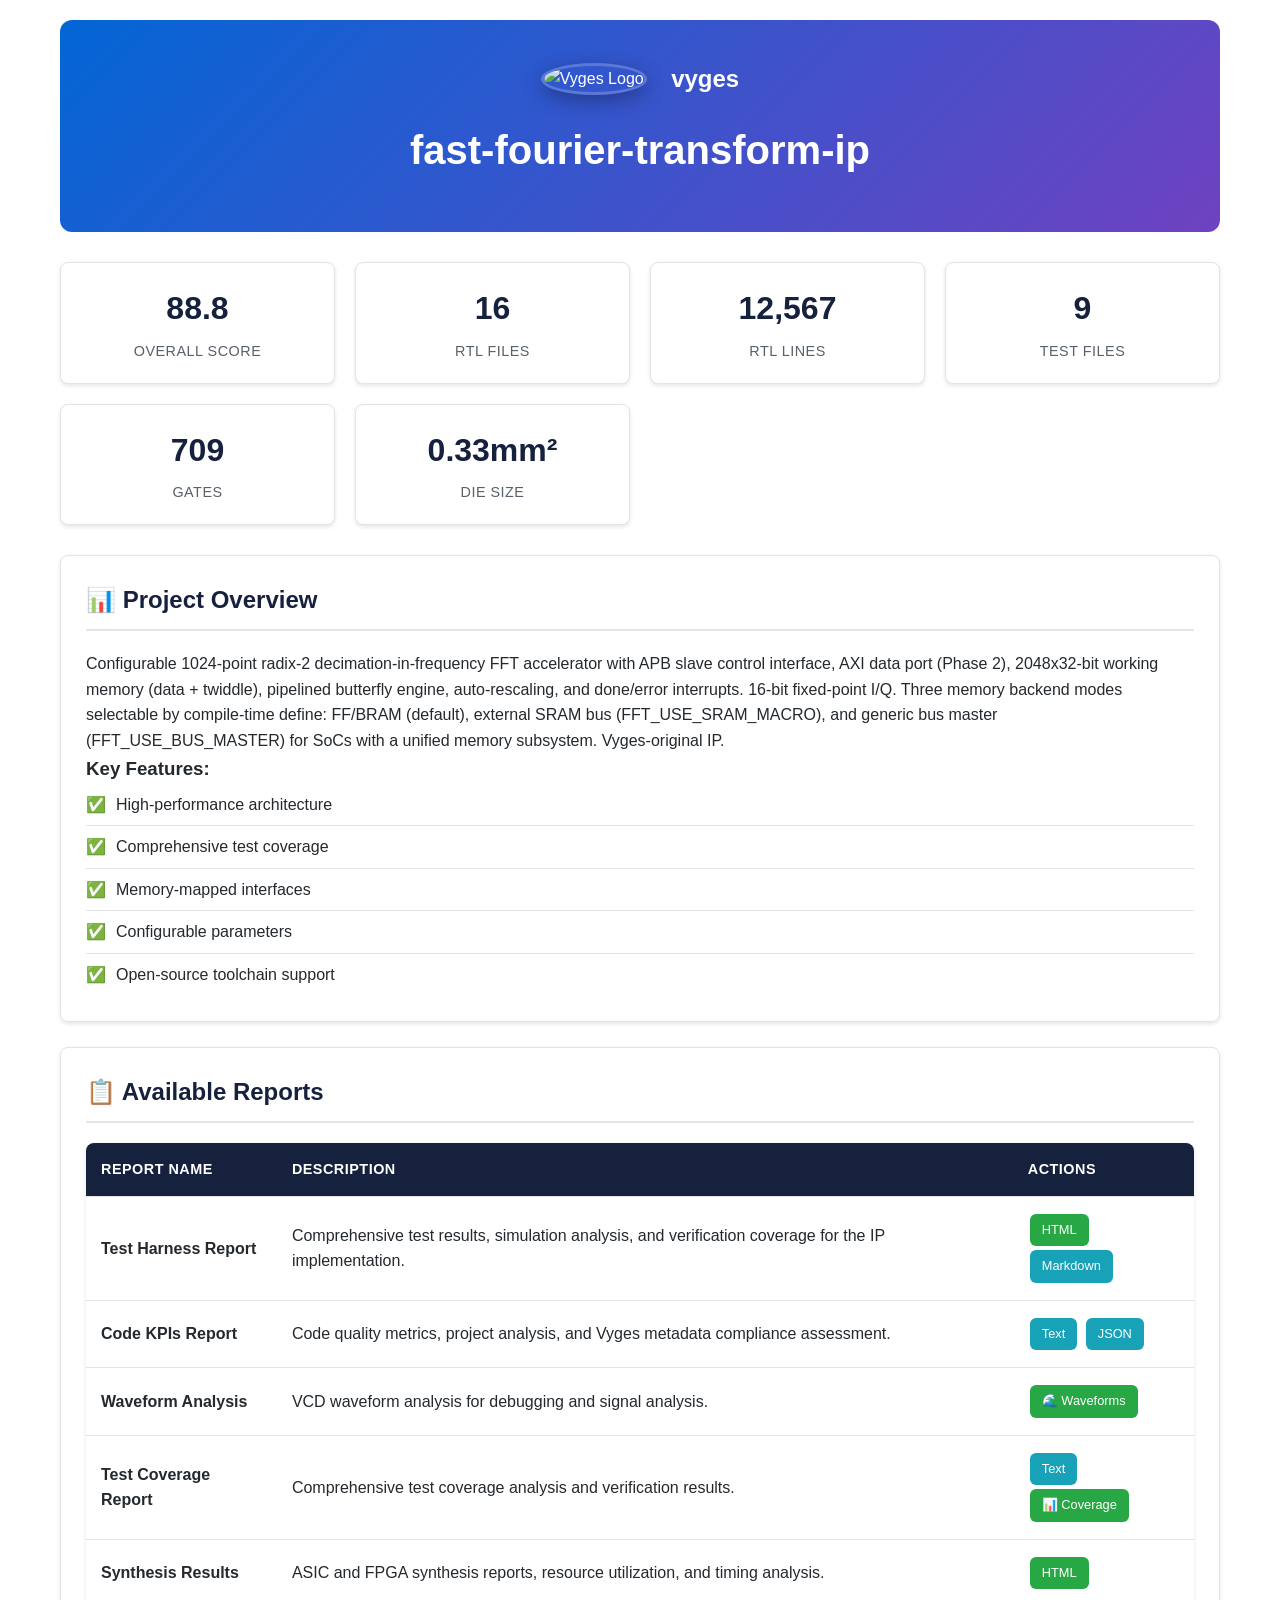
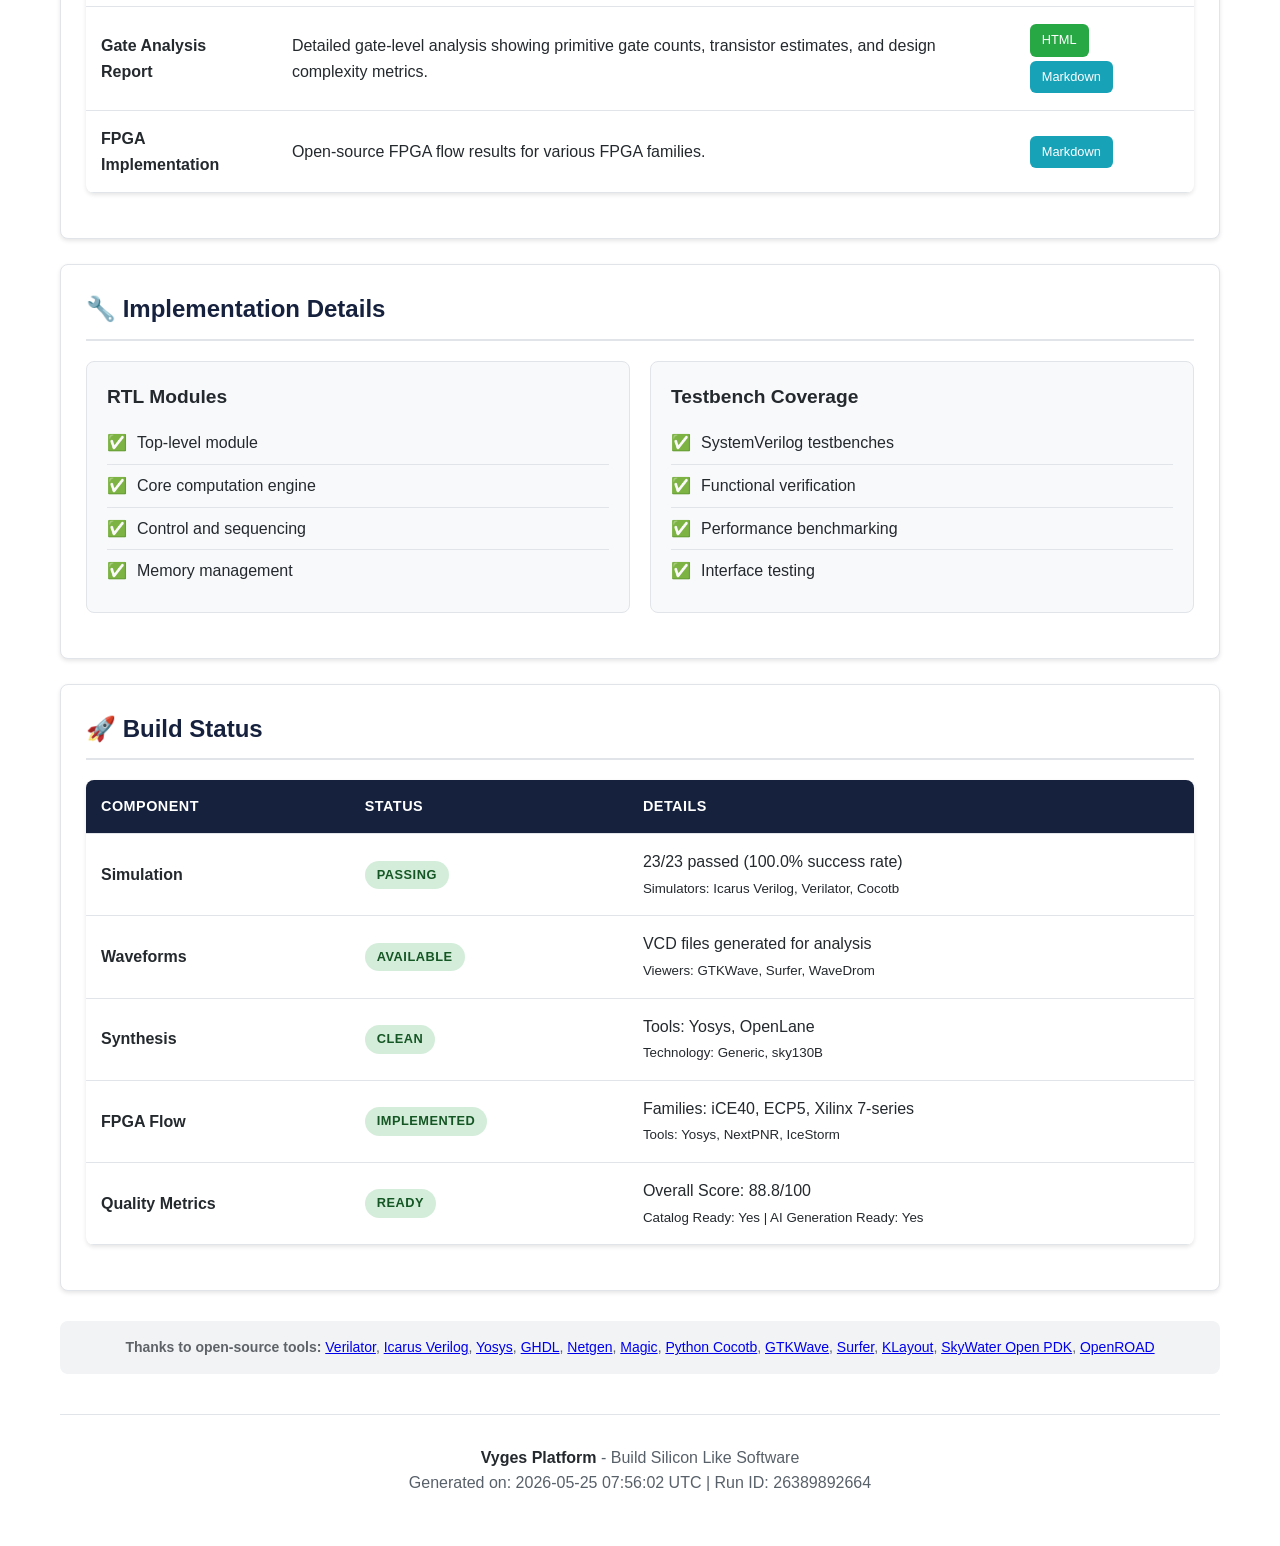
==== index.html @ 054b232a "Update template reports - Mon May 25 07:56:03 UTC 2026" ====
<!DOCTYPE html>
<html lang="en">
<head>
    <meta charset="UTF-8">
    <meta name="viewport" content="width=device-width, initial-scale=1.0">
    <title>fast-fourier-transform-ip - Vyges</title>
    <style>
        :root {
            --primary-color: #16213e; /* #0366d6; */
            --secondary-color: #28a745;
            --accent-color: #0f3460; /* #6f42c1; */
            --warning-color: #ffc107;
            --danger-color: #dc3545;
            --success-color: #28a745;
            --info-color: #17a2b8;
            --light-bg: #f8f9fa;
            --border-color: #e1e4e8;
            --text-primary: #24292e;
            --text-secondary: #586069;
        }
        
        * {
            margin: 0;
            padding: 0;
            box-sizing: border-box;
        }
        
        body {
            font-family: -apple-system, BlinkMacSystemFont, 'Segoe UI', Roboto, sans-serif;
            line-height: 1.6;
            color: var(--text-primary);
            background-color: #ffffff;
        }
        
        .container {
            max-width: 1200px;
            margin: 0 auto;
            padding: 20px;
        }
        
        .header {
            background: linear-gradient(135deg, #0366d6, #6f42c1);
            color: white;
            padding: 40px 0;
            margin-bottom: 30px;
            border-radius: 12px;
            text-align: center;
        }
        
        .header h1 {
            font-size: 2.5rem;
            font-weight: 700;
            margin-bottom: 10px;
        }
        
        .header p {
            font-size: 1.2rem;
            opacity: 0.9;
        }
        
        .stats-grid {
            display: grid;
            grid-template-columns: repeat(auto-fit, minmax(250px, 1fr));
            gap: 20px;
            margin-bottom: 30px;
        }
        
        .stat-card {
            background: white;
            border: 1px solid var(--border-color);
            border-radius: 8px;
            padding: 20px;
            text-align: center;
            box-shadow: 0 2px 4px rgba(0,0,0,0.1);
        }
        
        .stat-number {
            font-size: 2rem;
            font-weight: 700;
            color: var(--primary-color);
            margin-bottom: 5px;
        }
        
        .stat-label {
            color: var(--text-secondary);
            font-size: 0.9rem;
            text-transform: uppercase;
            letter-spacing: 0.5px;
        }
        
        .section {
            background: white;
            border: 1px solid var(--border-color);
            border-radius: 8px;
            padding: 25px;
            margin-bottom: 25px;
            box-shadow: 0 2px 4px rgba(0,0,0,0.1);
        }
        
        .section h2 {
            color: var(--primary-color);
            font-size: 1.5rem;
            font-weight: 600;
            margin-bottom: 20px;
            border-bottom: 2px solid var(--border-color);
            padding-bottom: 10px;
        }
        
        .report-grid {
            display: grid;
            grid-template-columns: repeat(auto-fit, minmax(300px, 1fr));
            gap: 20px;
            margin-bottom: 20px;
        }
        
        .report-card {
            border: 1px solid var(--border-color);
            border-radius: 8px;
            padding: 20px;
            background: var(--light-bg);
        }
        
        .report-card h3 {
            color: var(--text-primary);
            font-size: 1.2rem;
            margin-bottom: 10px;
        }
        
        .report-card p {
            color: var(--text-secondary);
            margin-bottom: 15px;
        }
        
        .btn {
            display: inline-block;
            padding: 8px 16px;
            background: var(--primary-color);
            color: white;
            text-decoration: none;
            border-radius: 6px;
            font-size: 0.9rem;
            font-weight: 500;
            transition: background-color 0.2s;
        }
        
        .btn:hover {
            background: #0256cc;
        }
        
        .btn-success {
            background: var(--success-color);
        }
        
        .btn-success:hover {
            background: #218838;
        }
        
        .btn-info {
            background: var(--info-color);
        }
        
        .btn-info:hover {
            background: #138496;
        }
        
        .status-badge {
            display: inline-block;
            padding: 4px 12px;
            border-radius: 20px;
            font-size: 0.8rem;
            font-weight: 600;
            text-transform: uppercase;
            letter-spacing: 0.5px;
        }
        
        .status-success {
            background: #d4edda;
            color: #155724;
        }
        
        .status-warning {
            background: #fff3cd;
            color: #856404;
        }
        
        .status-info {
            background: #d1ecf1;
            color: #0c5460;
        }
        
        .feature-list {
            list-style: none;
            padding: 0;
        }
        
        .feature-list li {
            padding: 8px 0;
            border-bottom: 1px solid var(--border-color);
        }
        
        .feature-list li:last-child {
            border-bottom: none;
        }
        
        .feature-list li::before {
            content: "✅";
            margin-right: 10px;
            color: var(--success-color);
        }
        
        .report-table,
        .status-table {
            width: 100%;
            border-collapse: collapse;
            margin: 20px 0;
            background: white;
            border-radius: 8px;
            overflow: hidden;
            box-shadow: 0 2px 4px rgba(0,0,0,0.1);
        }
        
        .report-table th,
        .report-table td,
        .status-table th,
        .status-table td {
            padding: 15px;
            text-align: left;
            border-bottom: 1px solid var(--border-color);
        }
        
        .report-table th,
        .status-table th {
            background: var(--primary-color);
            color: white;
            font-weight: 600;
            text-transform: uppercase;
            letter-spacing: 0.5px;
            font-size: 0.9rem;
        }
        
        .report-table tr:hover,
        .status-table tr:hover {
            background: var(--light-bg);
        }
        
        .report-table td:last-child,
        .status-table td:last-child {
            text-align: left;
        }
        
        .report-table .btn,
        .status-table .btn {
            margin: 2px;
            font-size: 0.8rem;
            padding: 6px 12px;
        }
        
        .footer {
            text-align: center;
            padding: 30px 0;
            color: var(--text-secondary);
            border-top: 1px solid var(--border-color);
            margin-top: 40px;
        }
        
        .footer strong {
            color: var(--text-primary);
        }
        
        @media (max-width: 768px) {
            .container {
                padding: 15px;
            }
            
            .header h1 {
                font-size: 2rem;
            }
            
            .stats-grid {
                grid-template-columns: 1fr;
            }
            
            .report-grid {
                grid-template-columns: 1fr;
            }
        }
    </style>
</head>
<body>
    <div class="container">
        <div class="header">
            <div style="margin-bottom: 20px;">
                <img src="https://github.com/vyges.png" alt="Vyges Logo" style="width: 80px; height: 80px; border-radius: 50%; margin-right: 20px; vertical-align: middle; box-shadow: 0 6px 20px rgba(0,0,0,0.3); border: 3px solid rgba(255,255,255,0.2);">
                <span style="vertical-align: middle; font-size: 24px; font-weight: bold;">vyges</span>
            </div>
            <h1>fast-fourier-transform-ip</h1>
           <!-- <p>Configurable 1024-point radix-2 decimation-in-frequency FFT accelerator with APB slave control interface, AXI data port (Phase 2), 2048x32-bit working memory (data + twiddle), pipelined butterfly engine, auto-rescaling, and done/error interrupts. 16-bit fixed-point I/Q. Three memory backend modes selectable by compile-time define: FF/BRAM (default), external SRAM bus (FFT_USE_SRAM_MACRO), and generic bus master (FFT_USE_BUS_MASTER) for SoCs with a unified memory subsystem. Vyges-original IP.</p> -->
        </div>
        
        <div class="stats-grid">
            <div class="stat-card">
                <div class="stat-number">88.8</div>
                <div class="stat-label">Overall Score</div>
            </div>
            <div class="stat-card">
                <div class="stat-number">16</div>
                <div class="stat-label">RTL Files</div>
            </div>
            <div class="stat-card">
                <div class="stat-number">12,567</div>
                <div class="stat-label">RTL Lines</div>
            </div>
            <div class="stat-card">
                <div class="stat-number">9</div>
                <div class="stat-label">Test Files</div>
            </div>
            <div class="stat-card">
                <div class="stat-number">709</div>
                <div class="stat-label">Gates</div>
            </div>
            <div class="stat-card">
                <div class="stat-number">0.33mm²</div>
                <div class="stat-label">Die Size</div>
            </div>
        </div>
        
        <div class="section">
            <h2>📊 Project Overview</h2>
            <p>Configurable 1024-point radix-2 decimation-in-frequency FFT accelerator with APB slave control interface, AXI data port (Phase 2), 2048x32-bit working memory (data + twiddle), pipelined butterfly engine, auto-rescaling, and done/error interrupts. 16-bit fixed-point I/Q. Three memory backend modes selectable by compile-time define: FF/BRAM (default), external SRAM bus (FFT_USE_SRAM_MACRO), and generic bus master (FFT_USE_BUS_MASTER) for SoCs with a unified memory subsystem. Vyges-original IP.</p>
            
            <h3>Key Features:</h3>
            <ul class="feature-list">
                <li>High-performance architecture</li>
<li>Comprehensive test coverage</li>
<li>Memory-mapped interfaces</li>
<li>Configurable parameters</li>
<li>Open-source toolchain support</li>
            </ul>
        </div>
        
        <div class="section">
            <h2>📋 Available Reports</h2>
            <table class="report-table">
                <thead>
                    <tr>
                        <th>Report Name</th>
                        <th>Description</th>
                        <th>Actions</th>
                    </tr>
                </thead>
                <tbody>
                    <tr>
                        <td><strong>Test Harness Report</strong></td>
                        <td>Comprehensive test results, simulation analysis, and verification coverage for the IP implementation.</td>
                        <td>
                            <a href="./test_harness_report.html" class="btn btn-success">HTML</a>
                            <a href="./test_harness_report.md" class="btn btn-info">Markdown</a>
                        </td>
                    </tr>
                    <tr>
                        <td><strong>Code KPIs Report</strong></td>
                        <td>Code quality metrics, project analysis, and Vyges metadata compliance assessment.</td>
                        <td>
                            <a href="./code_kpis.txt" class="btn btn-info">Text</a>
                            <a href="./code_kpis.json" class="btn btn-info">JSON</a>
                        </td>
                    </tr>
                    <tr>
                        <td><strong>Waveform Analysis</strong></td>
                        <td>VCD waveform analysis for debugging and signal analysis.</td>
                        <td>
                            <a href="./waveforms/index.html" class="btn btn-success">🌊 Waveforms</a>
                        </td>
                    </tr>
                    <tr>
                        <td><strong>Test Coverage Report</strong></td>
                        <td>Comprehensive test coverage analysis and verification results.</td>
                        <td>
                            <a href="./coverage_summary.txt" class="btn btn-info">Text</a>
                            <a href="./coverage/" class="btn btn-success">📊 Coverage</a>
                        </td>
                    </tr>
                    <tr>
                        <td><strong>Synthesis Results</strong></td>
                        <td>ASIC and FPGA synthesis reports, resource utilization, and timing analysis.</td>
                        <td>
                            <a href="./synthesis_report.html" class="btn btn-success">HTML</a>
                        </td>
                    </tr>
                    <tr>
                        <td><strong>Gate Analysis Report</strong></td>
                        <td>Detailed gate-level analysis showing primitive gate counts, transistor estimates, and design complexity metrics.</td>
                        <td>
                            <a href="./gate_analysis_report.html" class="btn btn-success">HTML</a>
                            <a href="./gate_analysis_report.md" class="btn btn-info">Markdown</a>
                        </td>
                    </tr>
                    <tr>
                        <td><strong>FPGA Implementation</strong></td>
                        <td>Open-source FPGA flow results for various FPGA families.</td>
                        <td>
                            <a href="./FPGA_FLOW_SUMMARY.md" class="btn btn-info">Markdown</a>
                        </td>
                    </tr>
                </tbody>
            </table>
        </div>
        
        <div class="section">
            <h2>🔧 Implementation Details</h2>
            <div class="report-grid">
                <div class="report-card">
                    <h3>RTL Modules</h3>
                    <ul class="feature-list">
                        <li>Top-level module</li>
<li>Core computation engine</li>
<li>Control and sequencing</li>
<li>Memory management</li>
                    </ul>
                </div>
                
                <div class="report-card">
                    <h3>Testbench Coverage</h3>
                    <ul class="feature-list">
                        <li>SystemVerilog testbenches</li>
<li>Functional verification</li>
<li>Performance benchmarking</li>
<li>Interface testing</li>
                    </ul>
                </div>
            </div>
        </div>
        
        <div class="section">
            <h2>🚀 Build Status</h2>
            <table class="status-table">
                <thead>
                    <tr>
                        <th>Component</th>
                        <th>Status</th>
                        <th>Details</th>
                    </tr>
                </thead>
                <tbody>
                    <tr>
                        <td><strong>Simulation</strong></td>
                        <td><span class="status-badge status-success">Passing</span></td>
                        <td>23/23 passed (100.0% success rate)<br><small>Simulators: Icarus Verilog, Verilator, Cocotb</small></td>
                    </tr>
                    <tr>
                        <td><strong>Waveforms</strong></td>
                        <td><span class="status-badge status-success">Available</span></td>
                        <td>VCD files generated for analysis<br><small>Viewers: GTKWave, Surfer, WaveDrom</small></td>
                    </tr>
                    <tr>
                        <td><strong>Synthesis</strong></td>
                        <td><span class="status-badge status-success">Clean</span></td>
                        <td>Tools: Yosys, OpenLane<br><small>Technology: Generic, sky130B</small></td>
                    </tr>
                    <tr>
                        <td><strong>FPGA Flow</strong></td>
                        <td><span class="status-badge status-success">Implemented</span></td>
                        <td>Families: iCE40, ECP5, Xilinx 7-series<br><small>Tools: Yosys, NextPNR, IceStorm</small></td>
                    </tr>
                    <tr>
                        <td><strong>Quality Metrics</strong></td>
                        <td><span class="status-badge status-success">Ready</span></td>
                        <td>Overall Score: 88.8/100<br><small>Catalog Ready: Yes | AI Generation Ready: Yes</small></td>
                    </tr>
                </tbody>
            </table>
        </div>
        <div style="margin-top: 30px; padding: 15px; background: #f1f3f4; border-radius: 8px; text-align: center; color: #5f6368; font-size: 14px;">
            <p style="margin: 0;"><strong>Thanks to open-source tools:</strong> 
                <a href="https://www.veripool.org/verilator/" target="_blank">Verilator</a>, 
                <a href="https://github.com/steveicarus/iverilog" target="_blank">Icarus Verilog</a>, 
                <a href="https://yosyshq.net/yosys/" target="_blank">Yosys</a>, 
                <a href="https://github.com/ghdl/ghdl" target="_blank">GHDL</a>, 
                <a href="https://github.com/RTimothyEdwards/netgen" target="_blank">Netgen</a>, 
                <a href="http://opencircuitdesign.com/magic/" target="_blank">Magic</a>, 
                <a href="https://www.cocotb.org/" target="_blank">Python Cocotb</a>, 
                <a href="https://gtkwave.sourceforge.net/" target="_blank">GTKWave</a>, 
                <a href="https://surfer-project.org/" target="_blank">Surfer</a>, 
                <a href="https://www.klayout.de/" target="_blank">KLayout</a>, 
                <a href="https://skywater-pdk.readthedocs.io" target="_blank">SkyWater Open PDK</a>, 
                <a href="https://github.com/The-OpenROAD-Project/OpenROAD" target="_blank">OpenROAD</a>
            </p>
        </div>
        <div class="footer">
            <p><strong>Vyges Platform</strong> - Build Silicon Like Software</p>
            <p>Generated on: 2026-05-25 07:56:02 UTC | Run ID: 26389892664</p>
        </div>
    </div>
</body>
</html>
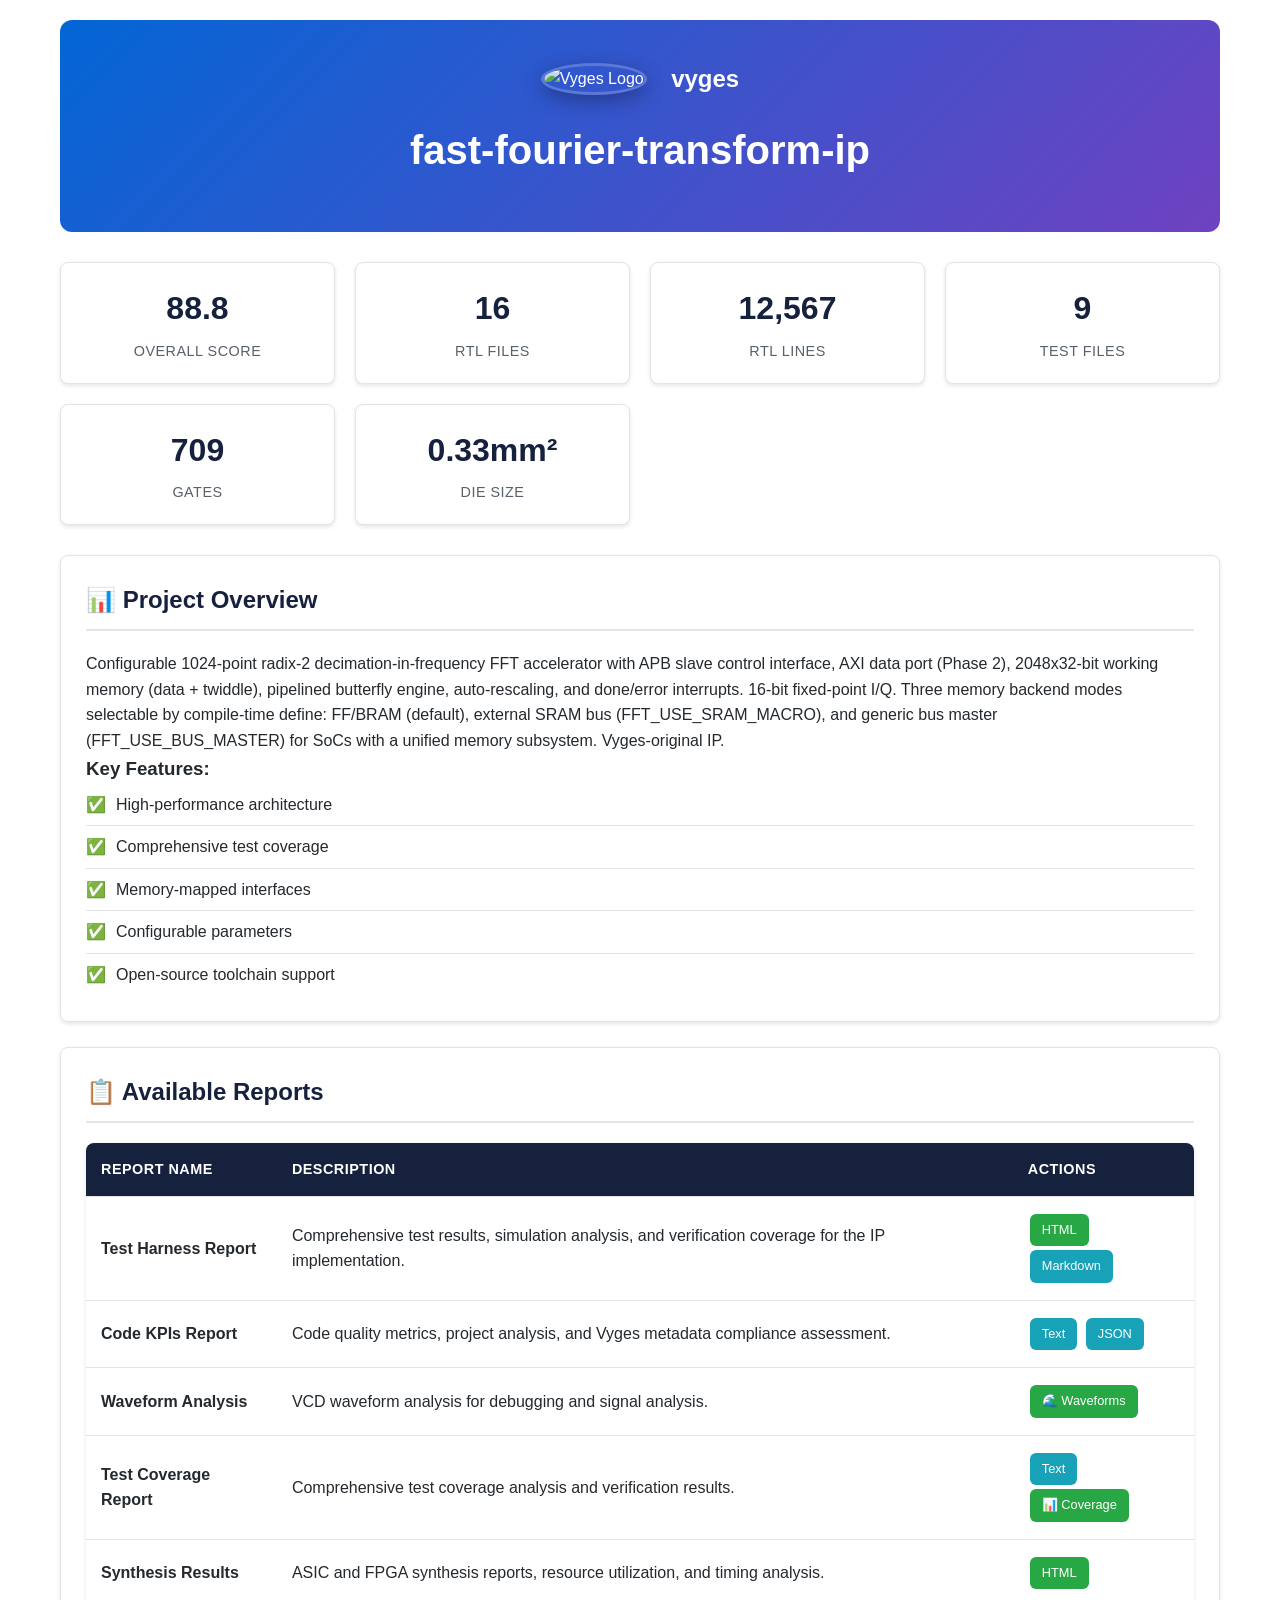
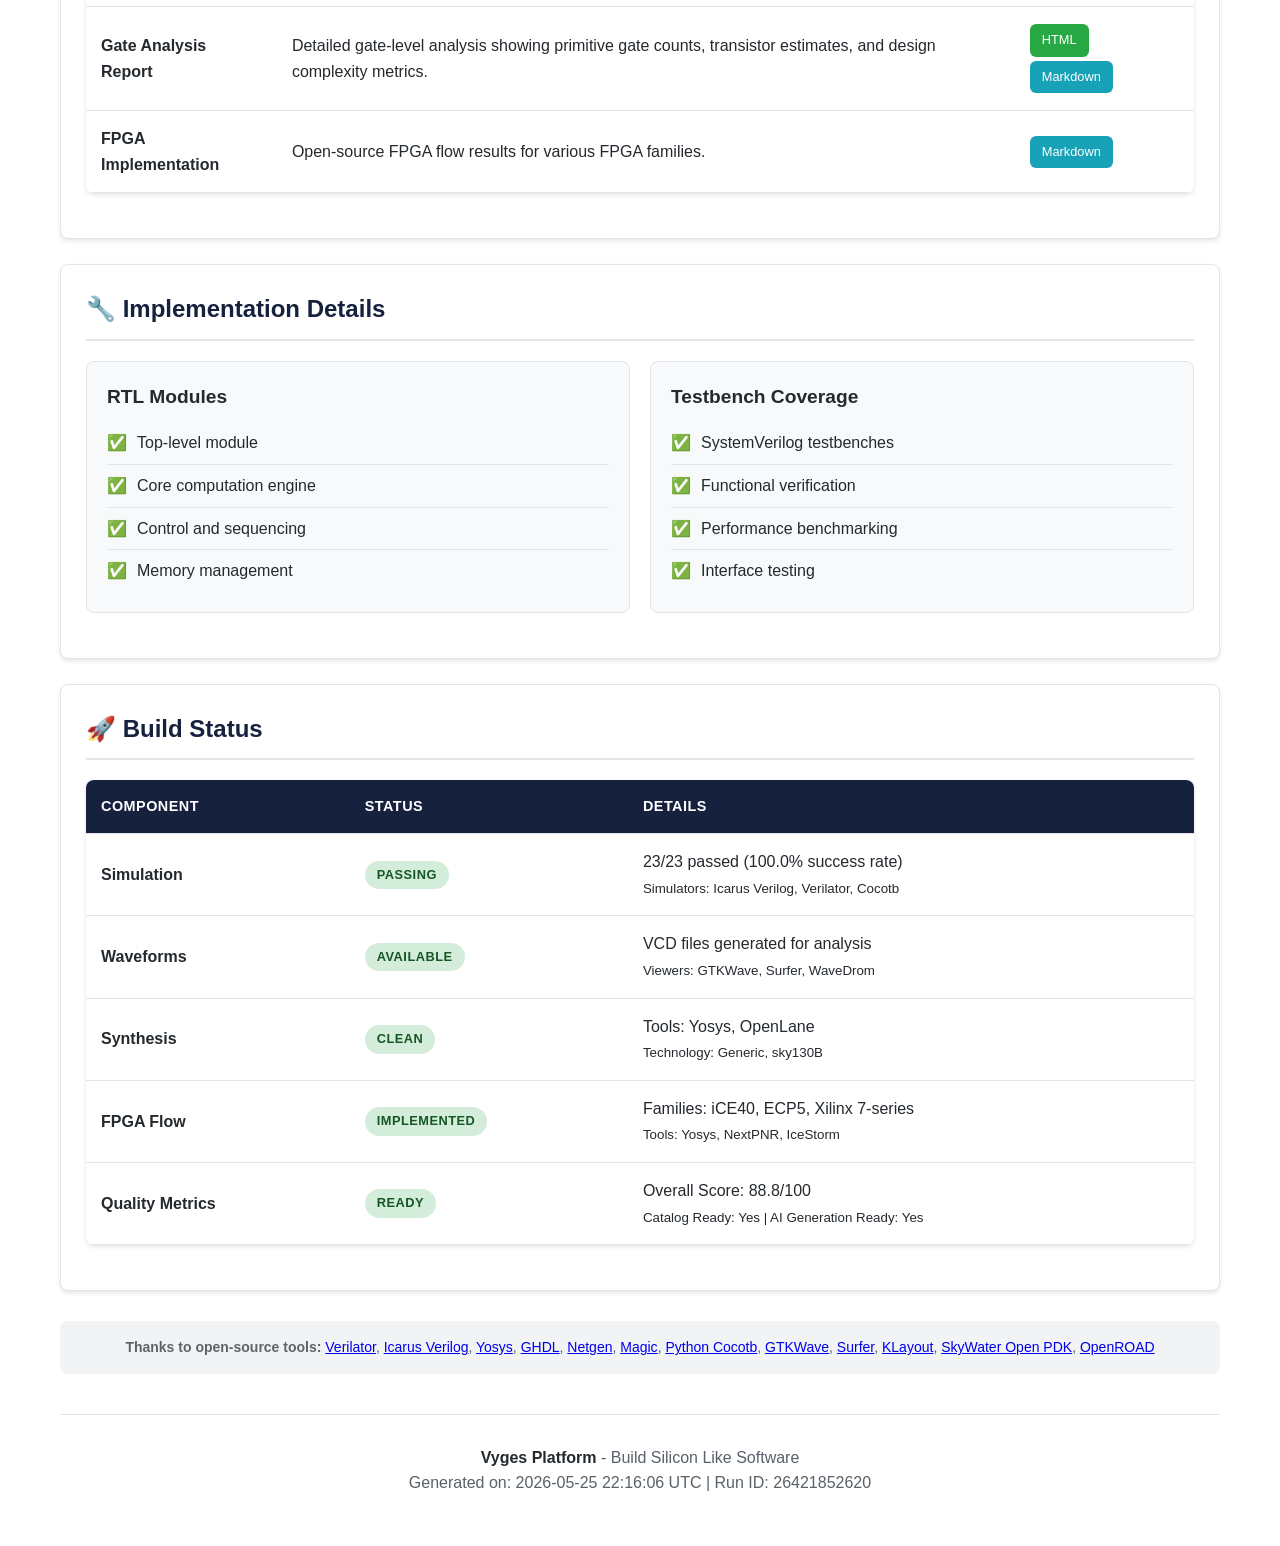
==== commit 43d4ff8f: "Update template reports - Mon May 25 22:16:08 UTC 2026" ====
--- a/index.html
+++ b/index.html
@@ -488,7 +488,7 @@
         </div>
         <div class="footer">
             <p><strong>Vyges Platform</strong> - Build Silicon Like Software</p>
-            <p>Generated on: 2026-05-25 07:56:02 UTC | Run ID: 26389892664</p>
+            <p>Generated on: 2026-05-25 22:16:06 UTC | Run ID: 26421852620</p>
         </div>
     </div>
 </body>
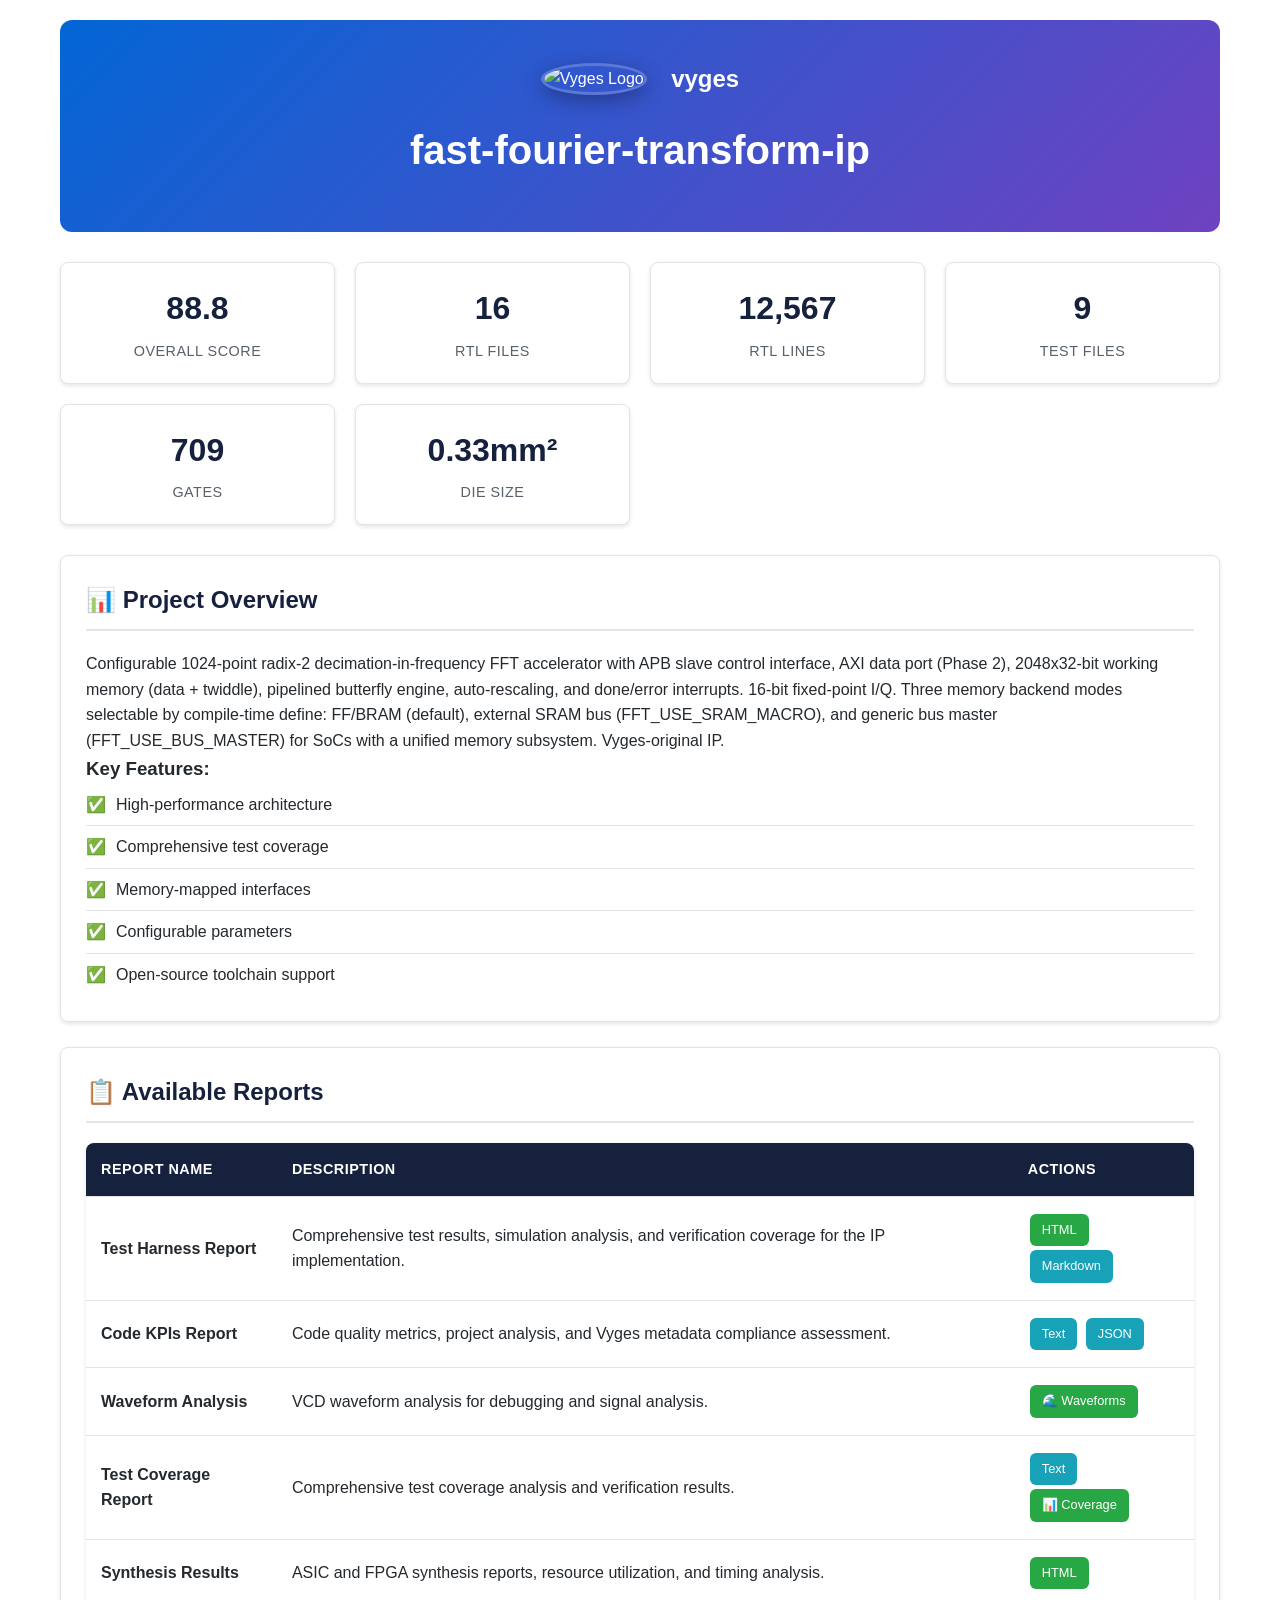
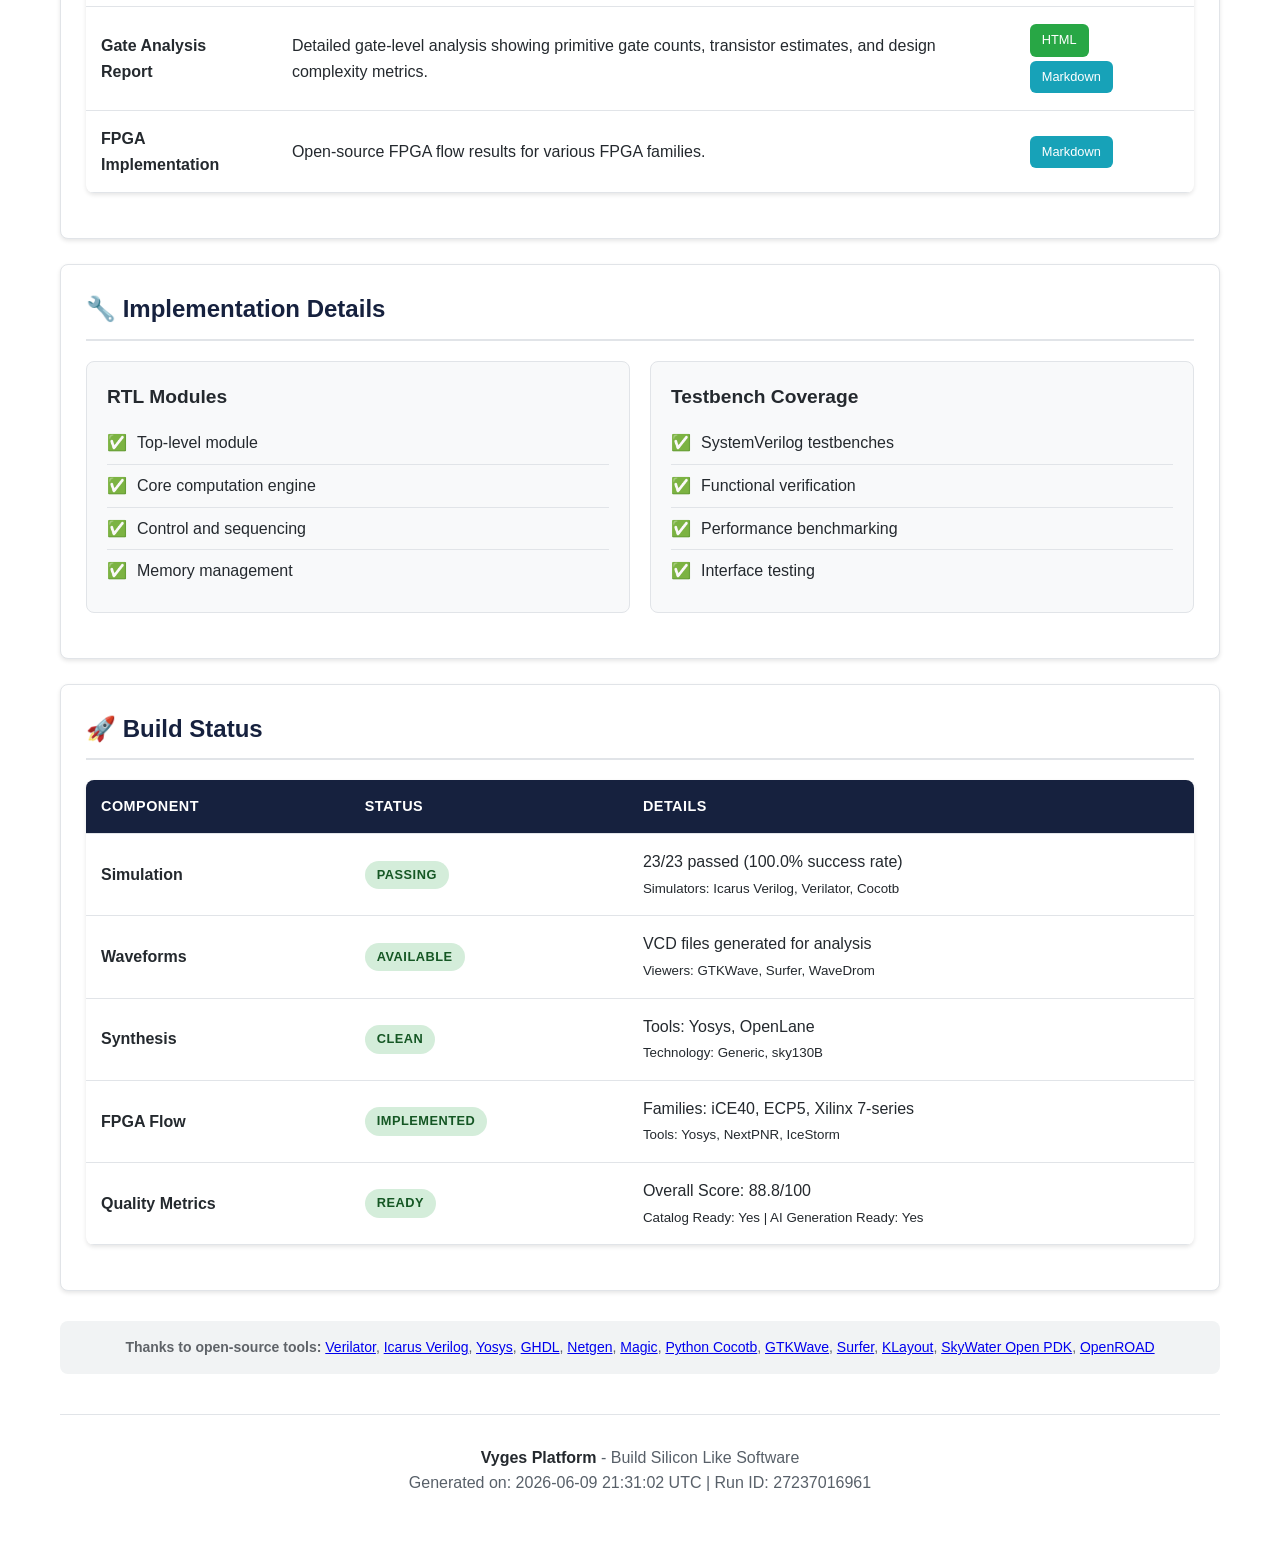
==== commit 58d87ae1: "Update template reports - Tue Jun  9 21:31:05 UTC 2026" ====
--- a/index.html
+++ b/index.html
@@ -488,7 +488,7 @@
         </div>
         <div class="footer">
             <p><strong>Vyges Platform</strong> - Build Silicon Like Software</p>
-            <p>Generated on: 2026-05-25 22:16:06 UTC | Run ID: 26421852620</p>
+            <p>Generated on: 2026-06-09 21:31:02 UTC | Run ID: 27237016961</p>
         </div>
     </div>
 </body>
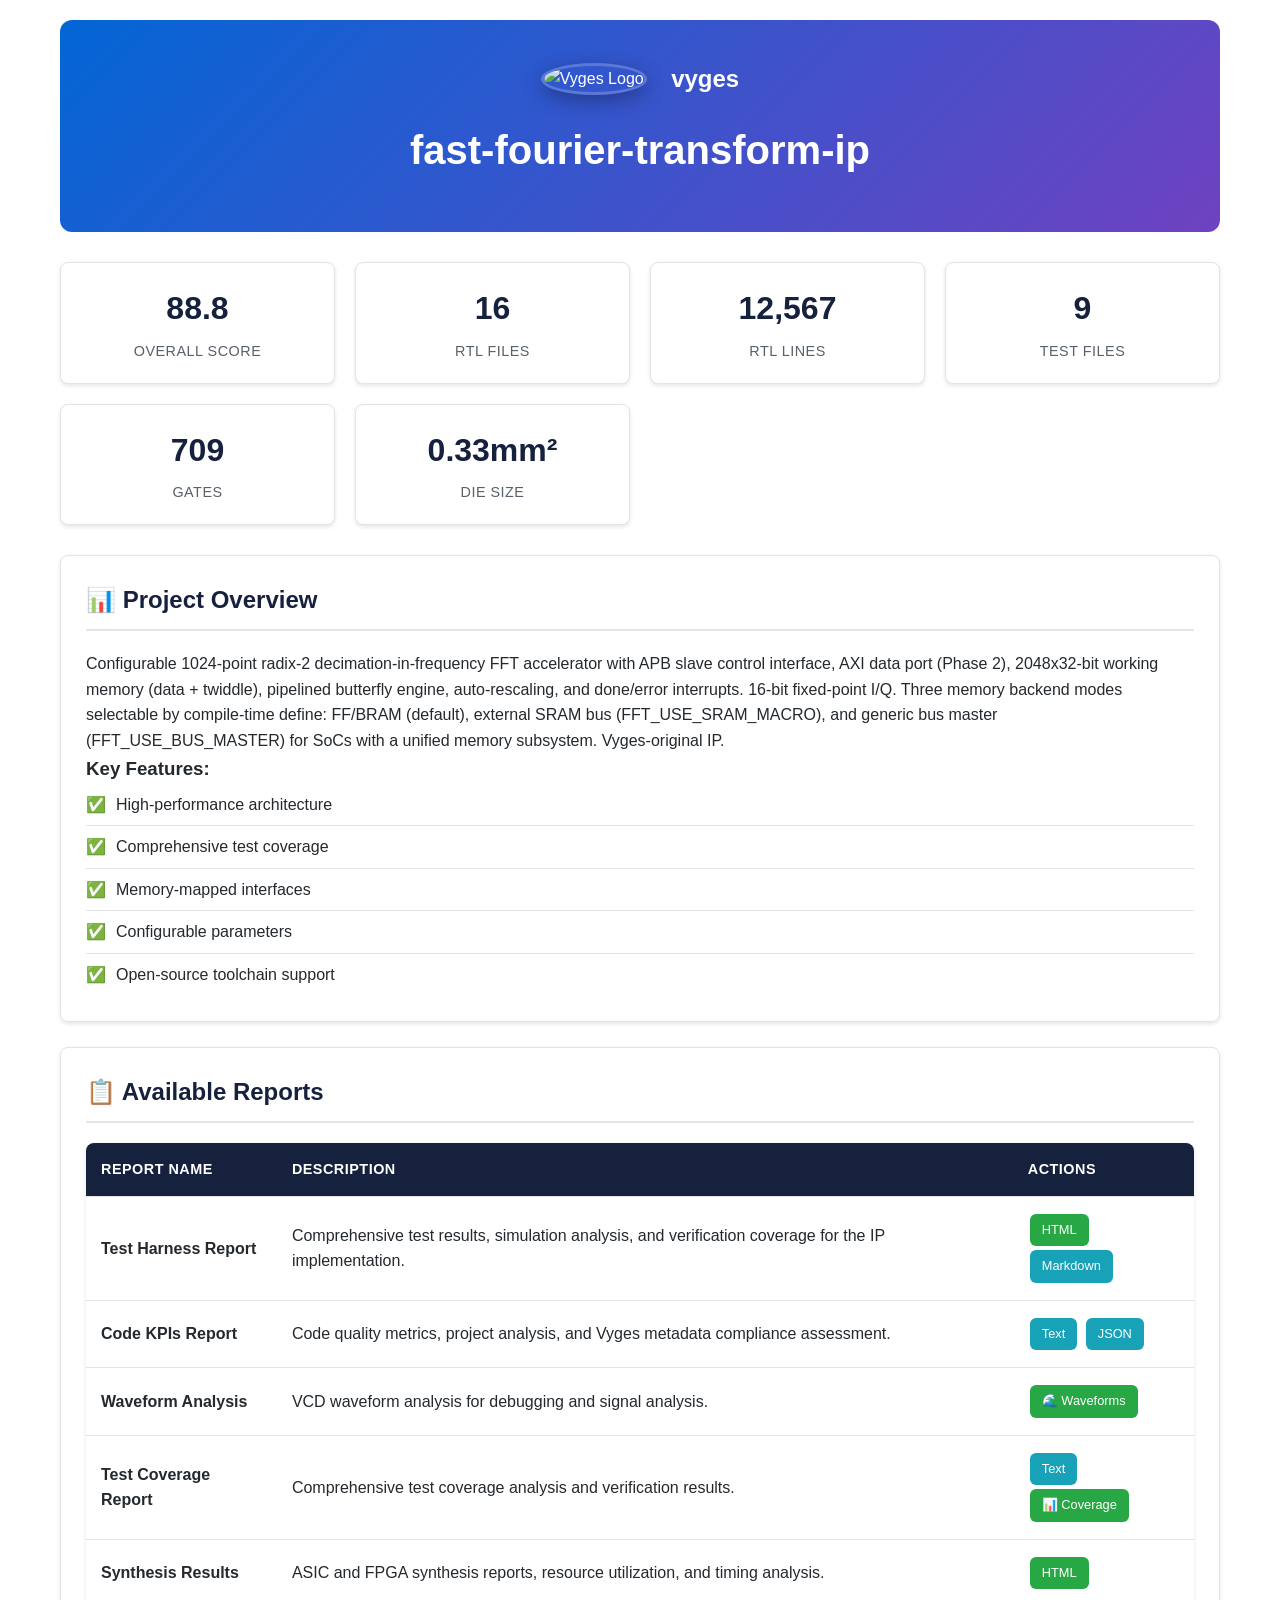
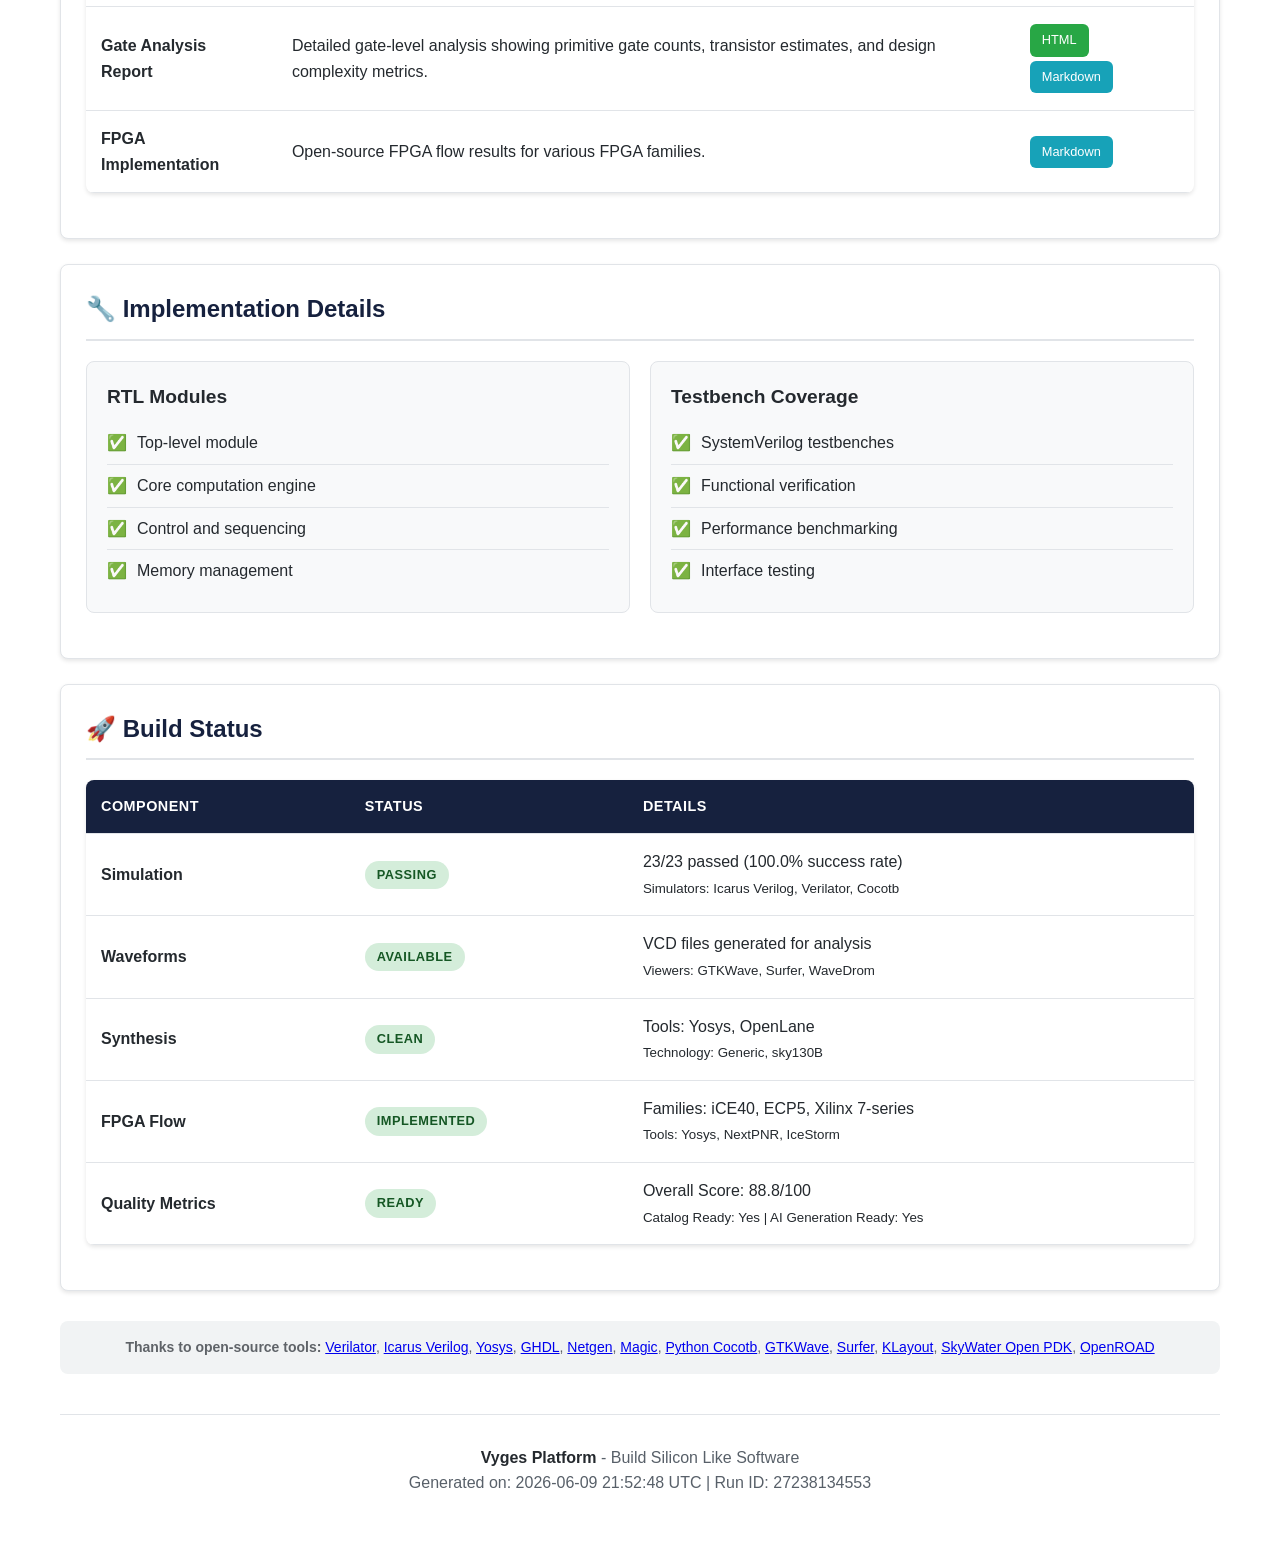
==== commit 7ce99c55: "Update template reports - Tue Jun  9 21:52:50 UTC 2026" ====
--- a/index.html
+++ b/index.html
@@ -488,7 +488,7 @@
         </div>
         <div class="footer">
             <p><strong>Vyges Platform</strong> - Build Silicon Like Software</p>
-            <p>Generated on: 2026-06-09 21:31:02 UTC | Run ID: 27237016961</p>
+            <p>Generated on: 2026-06-09 21:52:48 UTC | Run ID: 27238134553</p>
         </div>
     </div>
 </body>
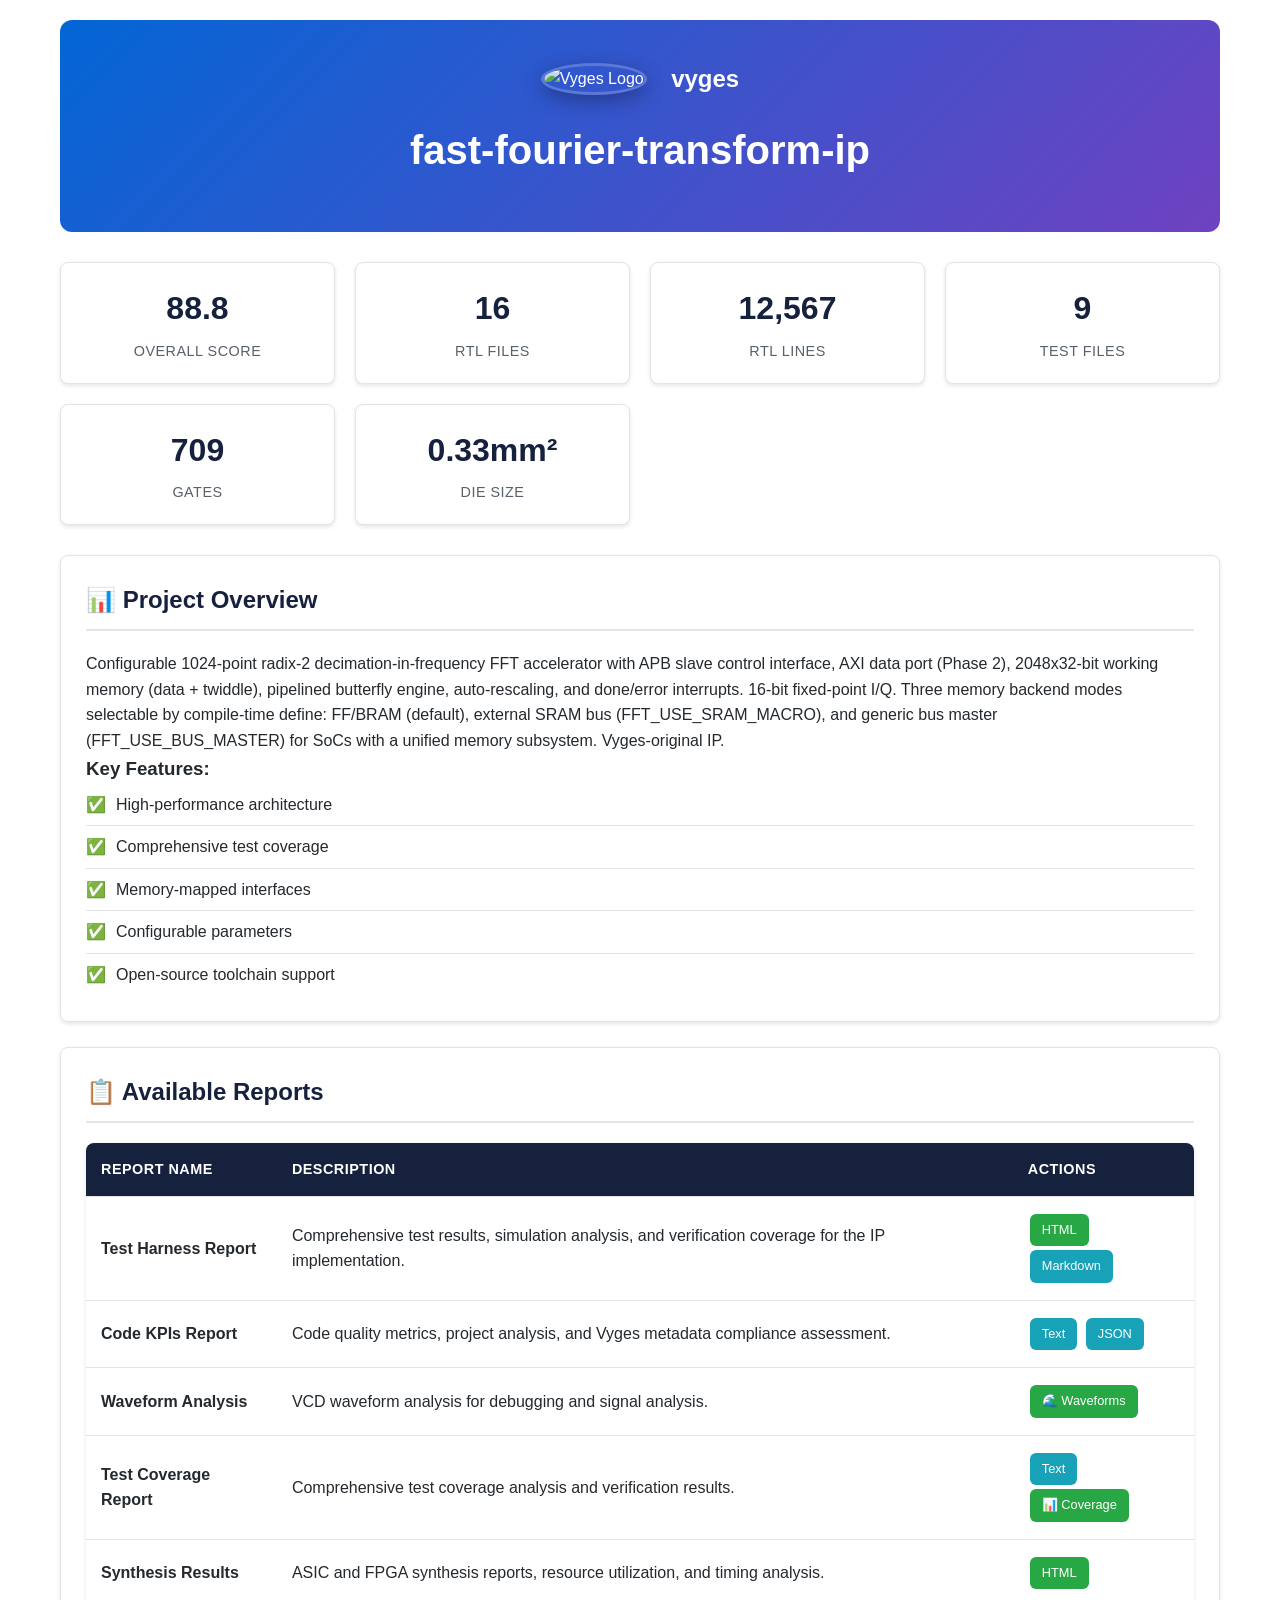
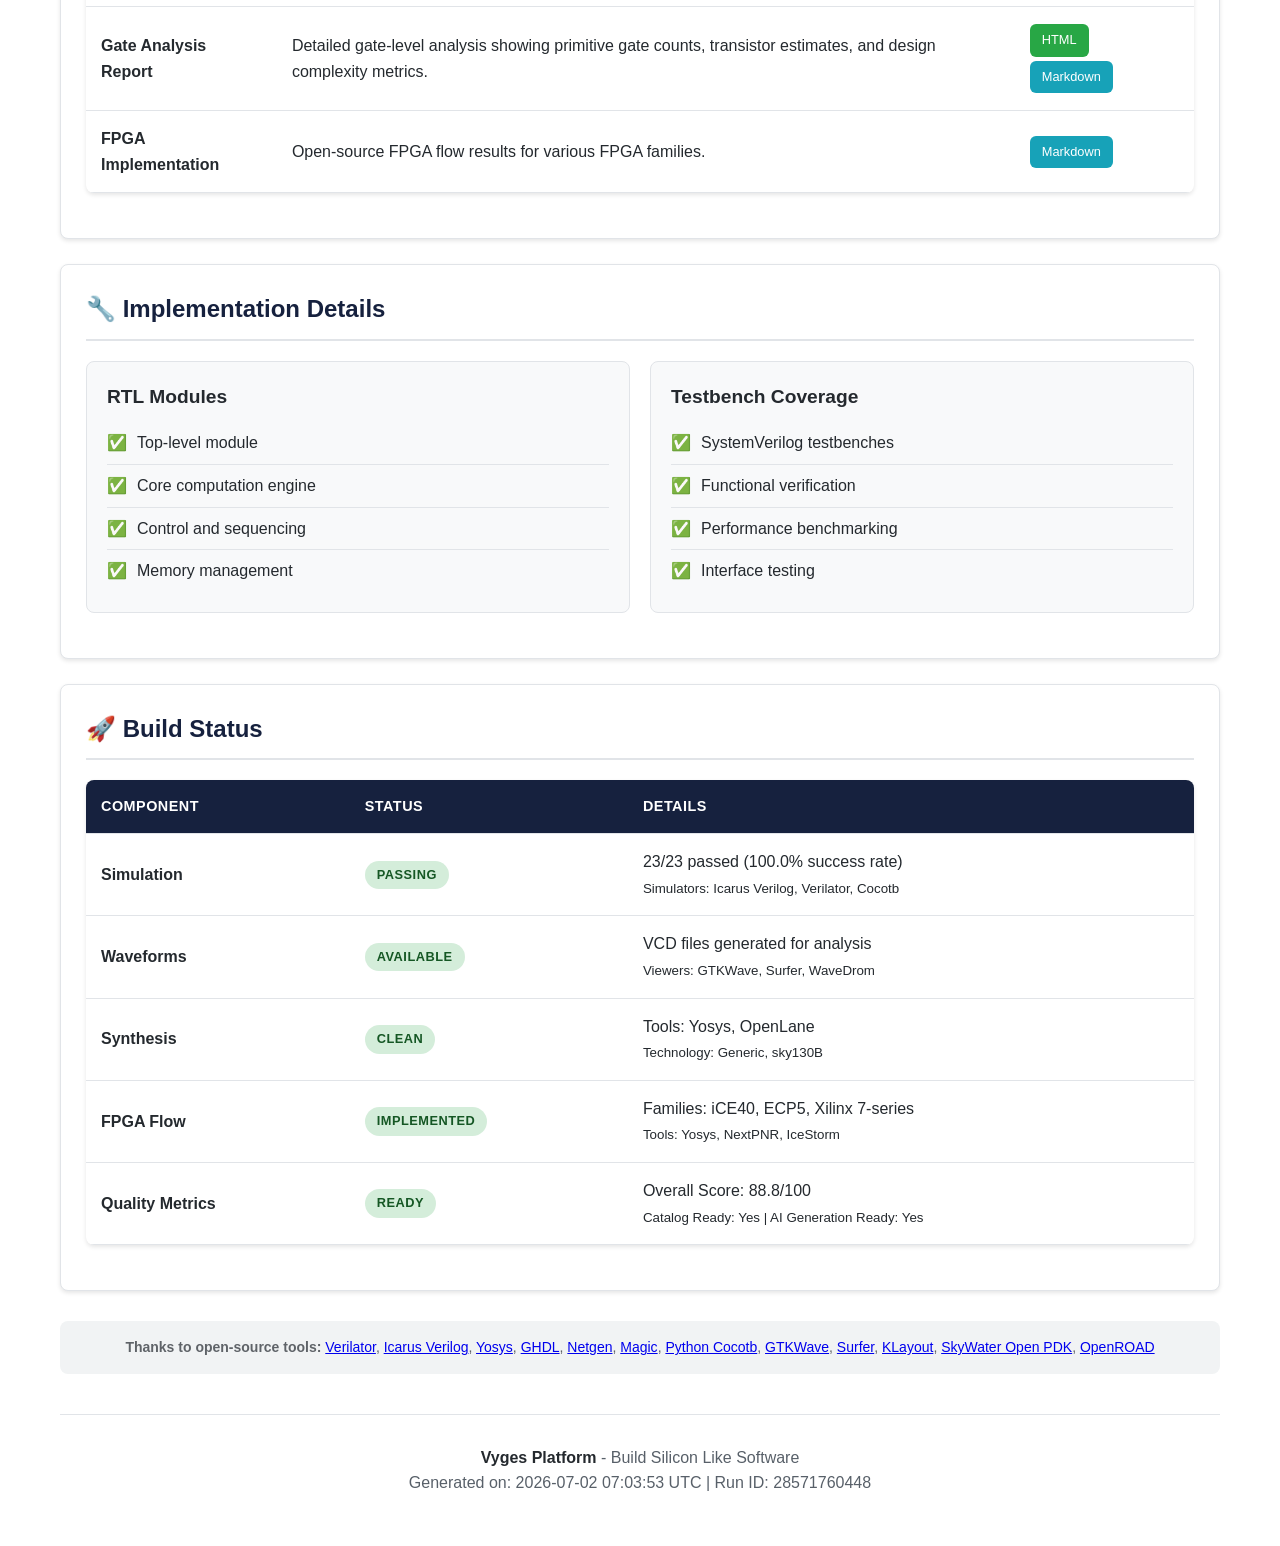
==== commit 067e0207: "Update template reports - Thu Jul  2 07:03:55 UTC 2026" ====
--- a/index.html
+++ b/index.html
@@ -488,7 +488,7 @@
         </div>
         <div class="footer">
             <p><strong>Vyges Platform</strong> - Build Silicon Like Software</p>
-            <p>Generated on: 2026-06-09 21:52:48 UTC | Run ID: 27238134553</p>
+            <p>Generated on: 2026-07-02 07:03:53 UTC | Run ID: 28571760448</p>
         </div>
     </div>
 </body>
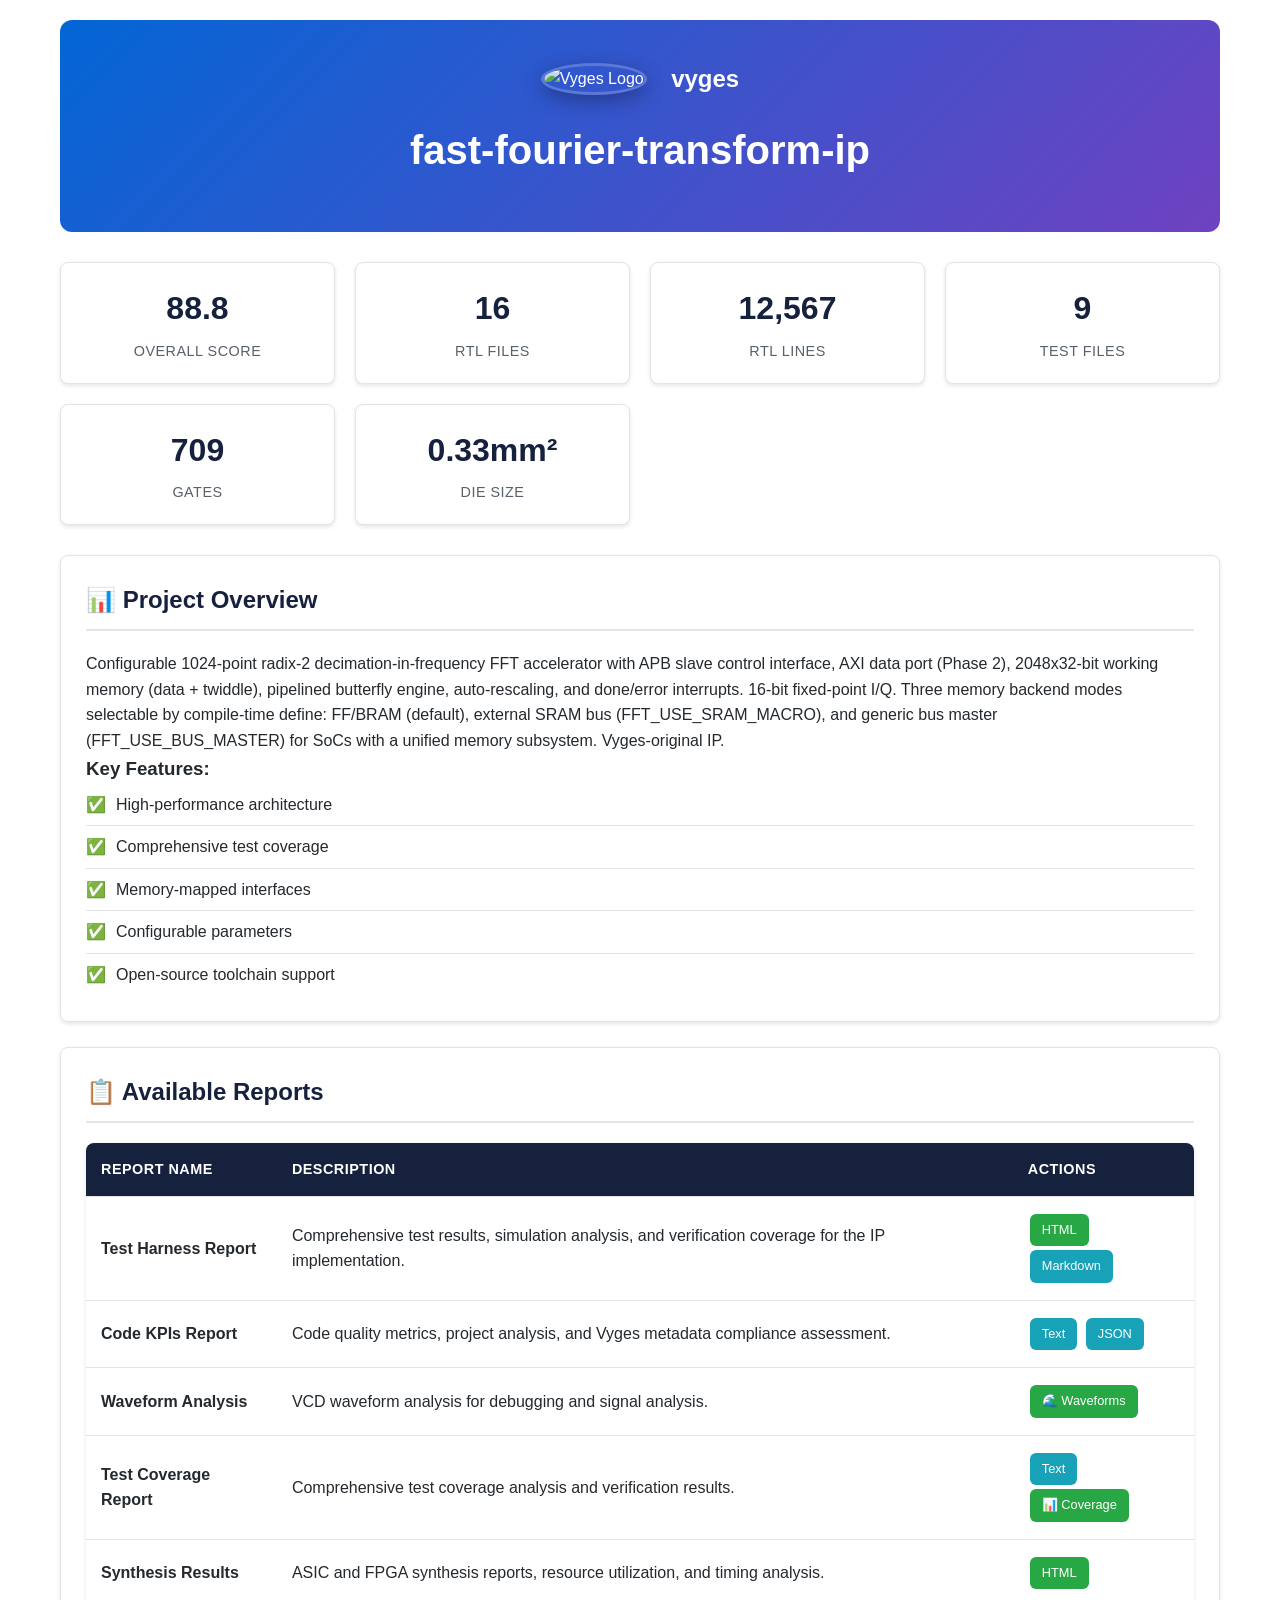
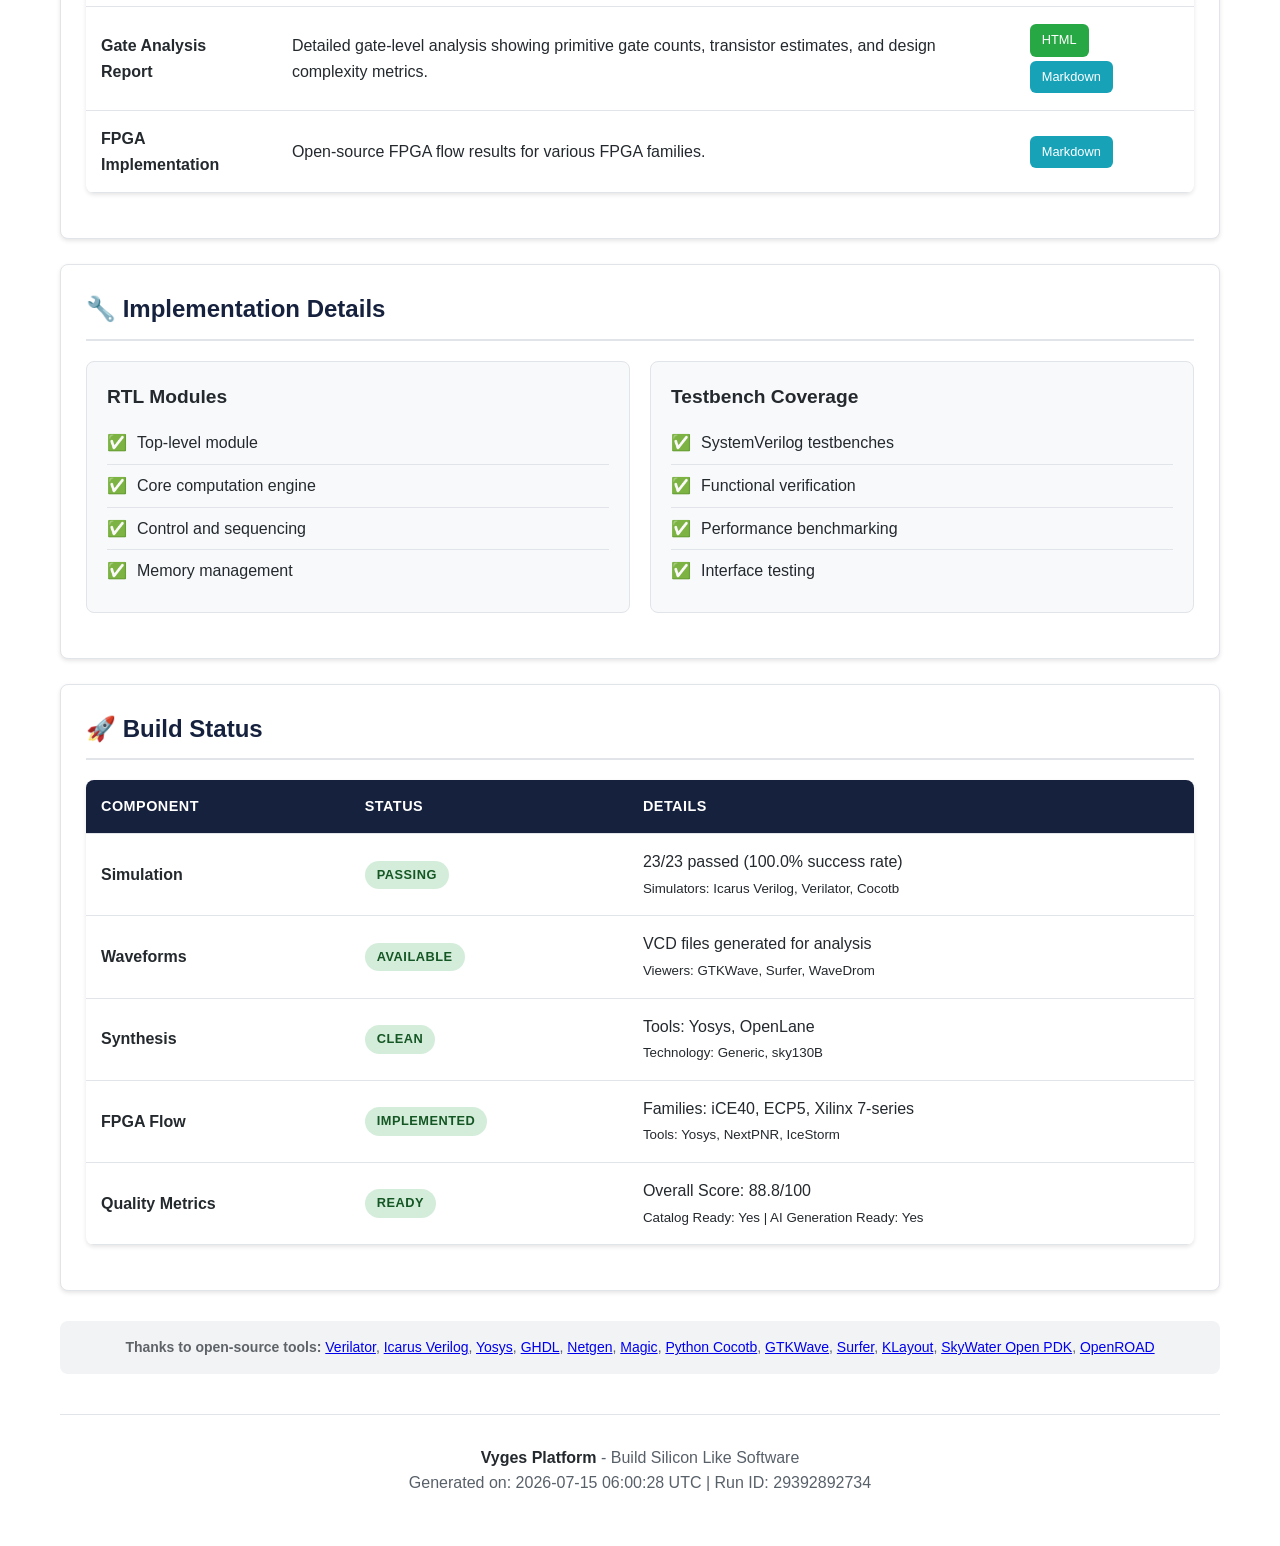
==== commit 90de1174: "Update template reports - Wed Jul 15 06:00:30 UTC 2026" ====
--- a/index.html
+++ b/index.html
@@ -488,7 +488,7 @@
         </div>
         <div class="footer">
             <p><strong>Vyges Platform</strong> - Build Silicon Like Software</p>
-            <p>Generated on: 2026-07-02 07:03:53 UTC | Run ID: 28571760448</p>
+            <p>Generated on: 2026-07-15 06:00:28 UTC | Run ID: 29392892734</p>
         </div>
     </div>
 </body>
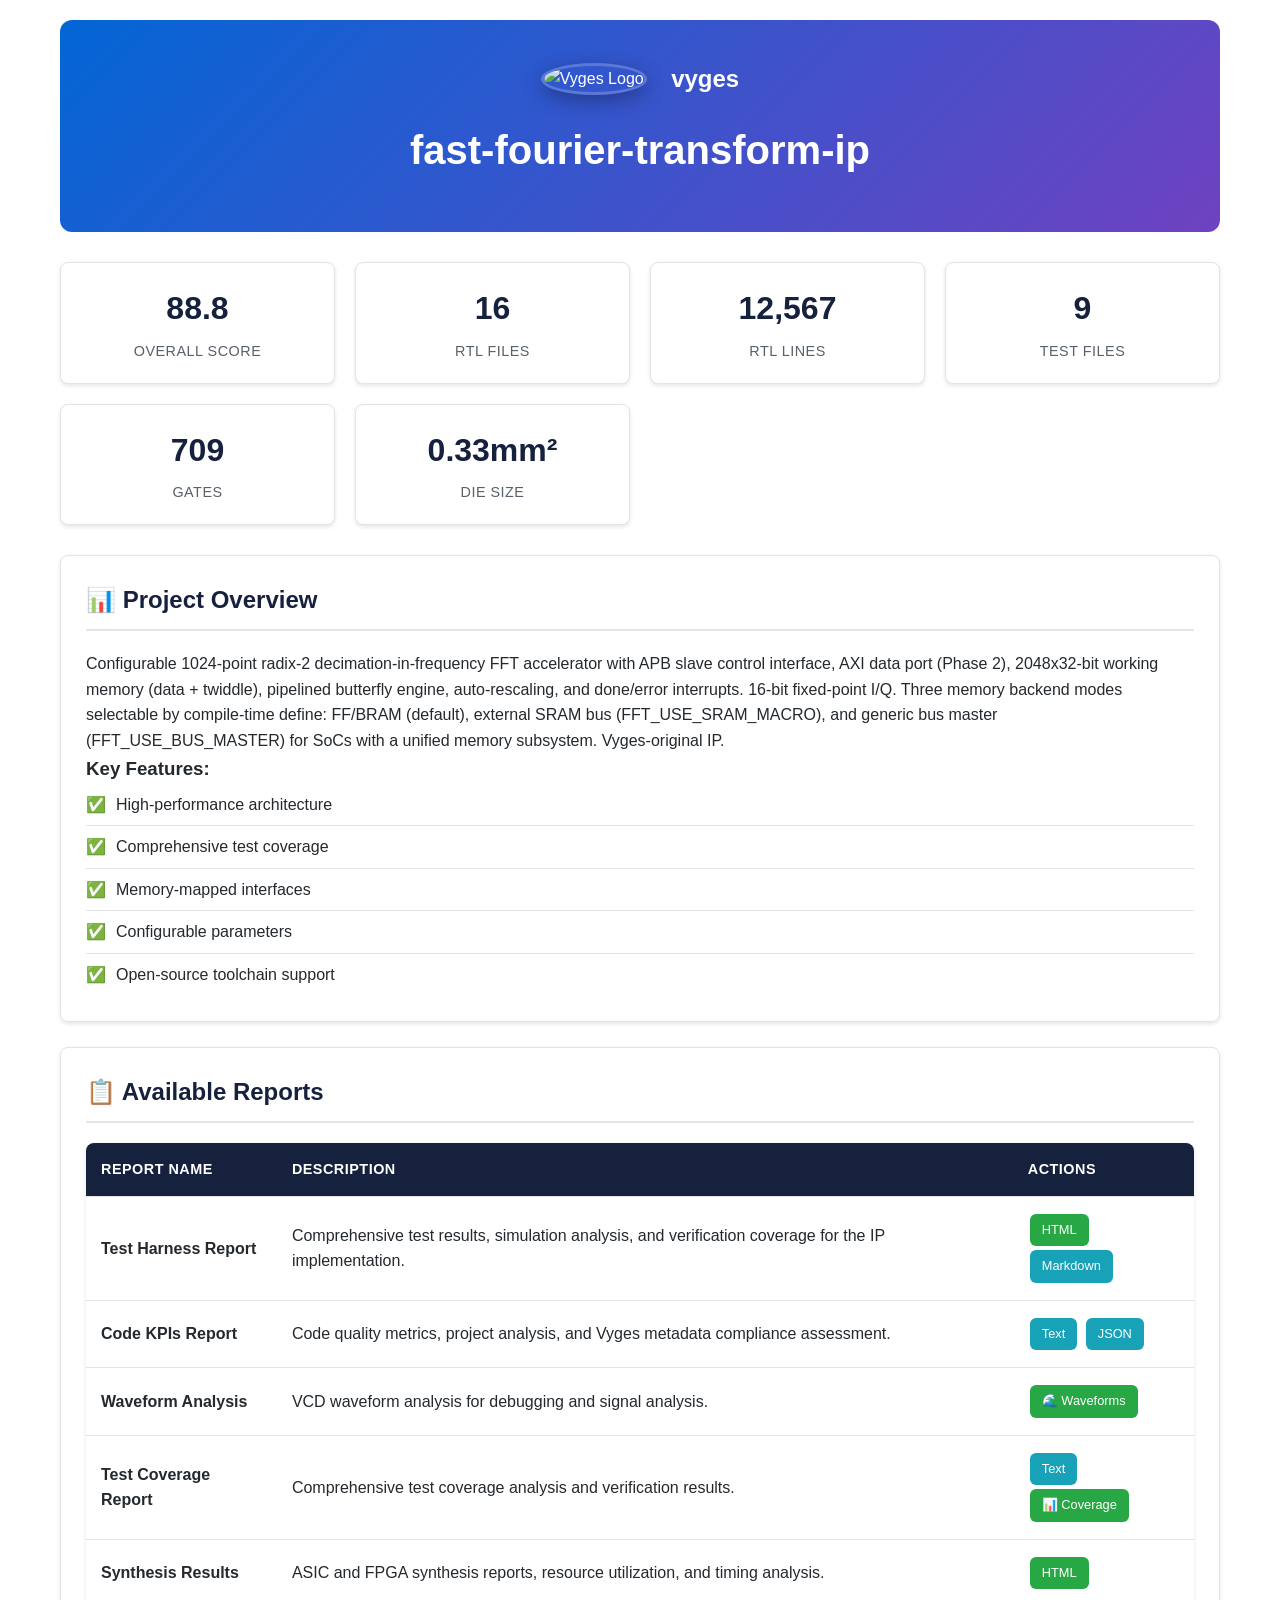
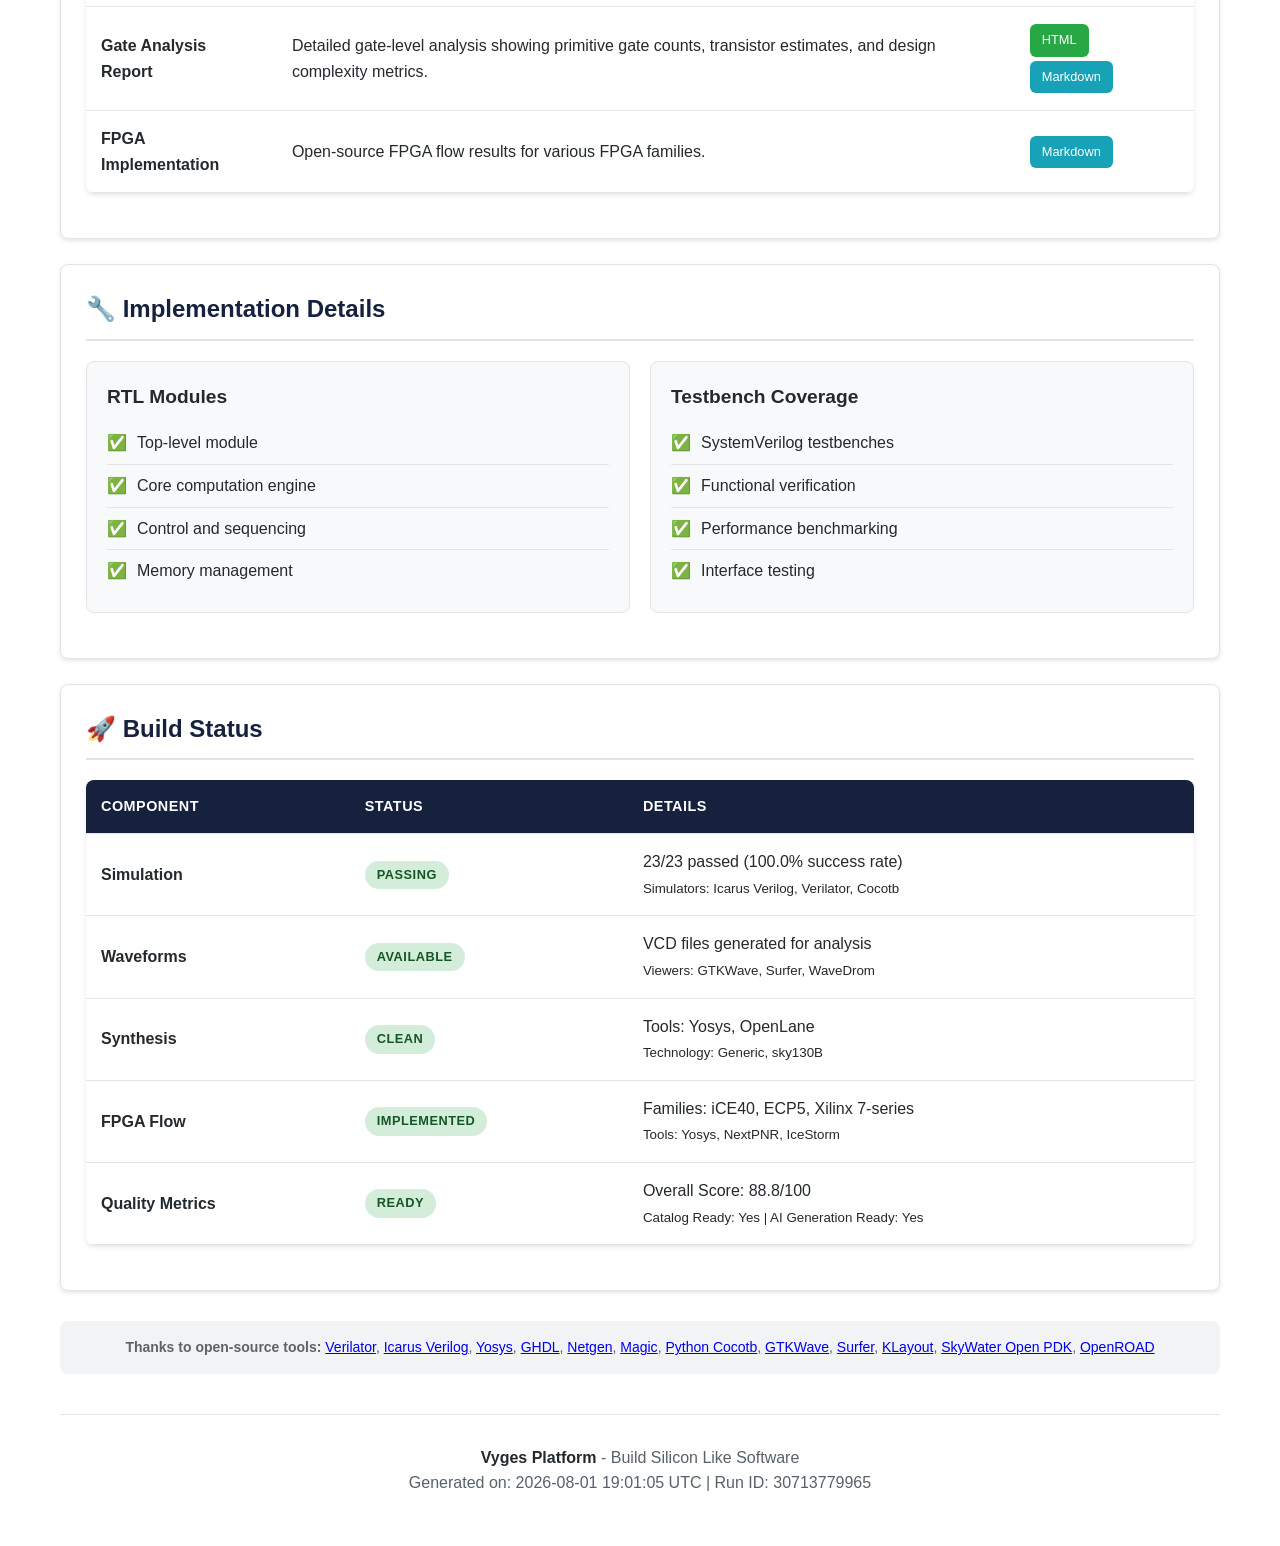
==== commit 1c7fdf6f: "Update template reports - Sat Aug  1 19:01:06 UTC 2026" ====
--- a/index.html
+++ b/index.html
@@ -488,7 +488,7 @@
         </div>
         <div class="footer">
             <p><strong>Vyges Platform</strong> - Build Silicon Like Software</p>
-            <p>Generated on: 2026-07-15 06:00:28 UTC | Run ID: 29392892734</p>
+            <p>Generated on: 2026-08-01 19:01:05 UTC | Run ID: 30713779965</p>
         </div>
     </div>
 </body>
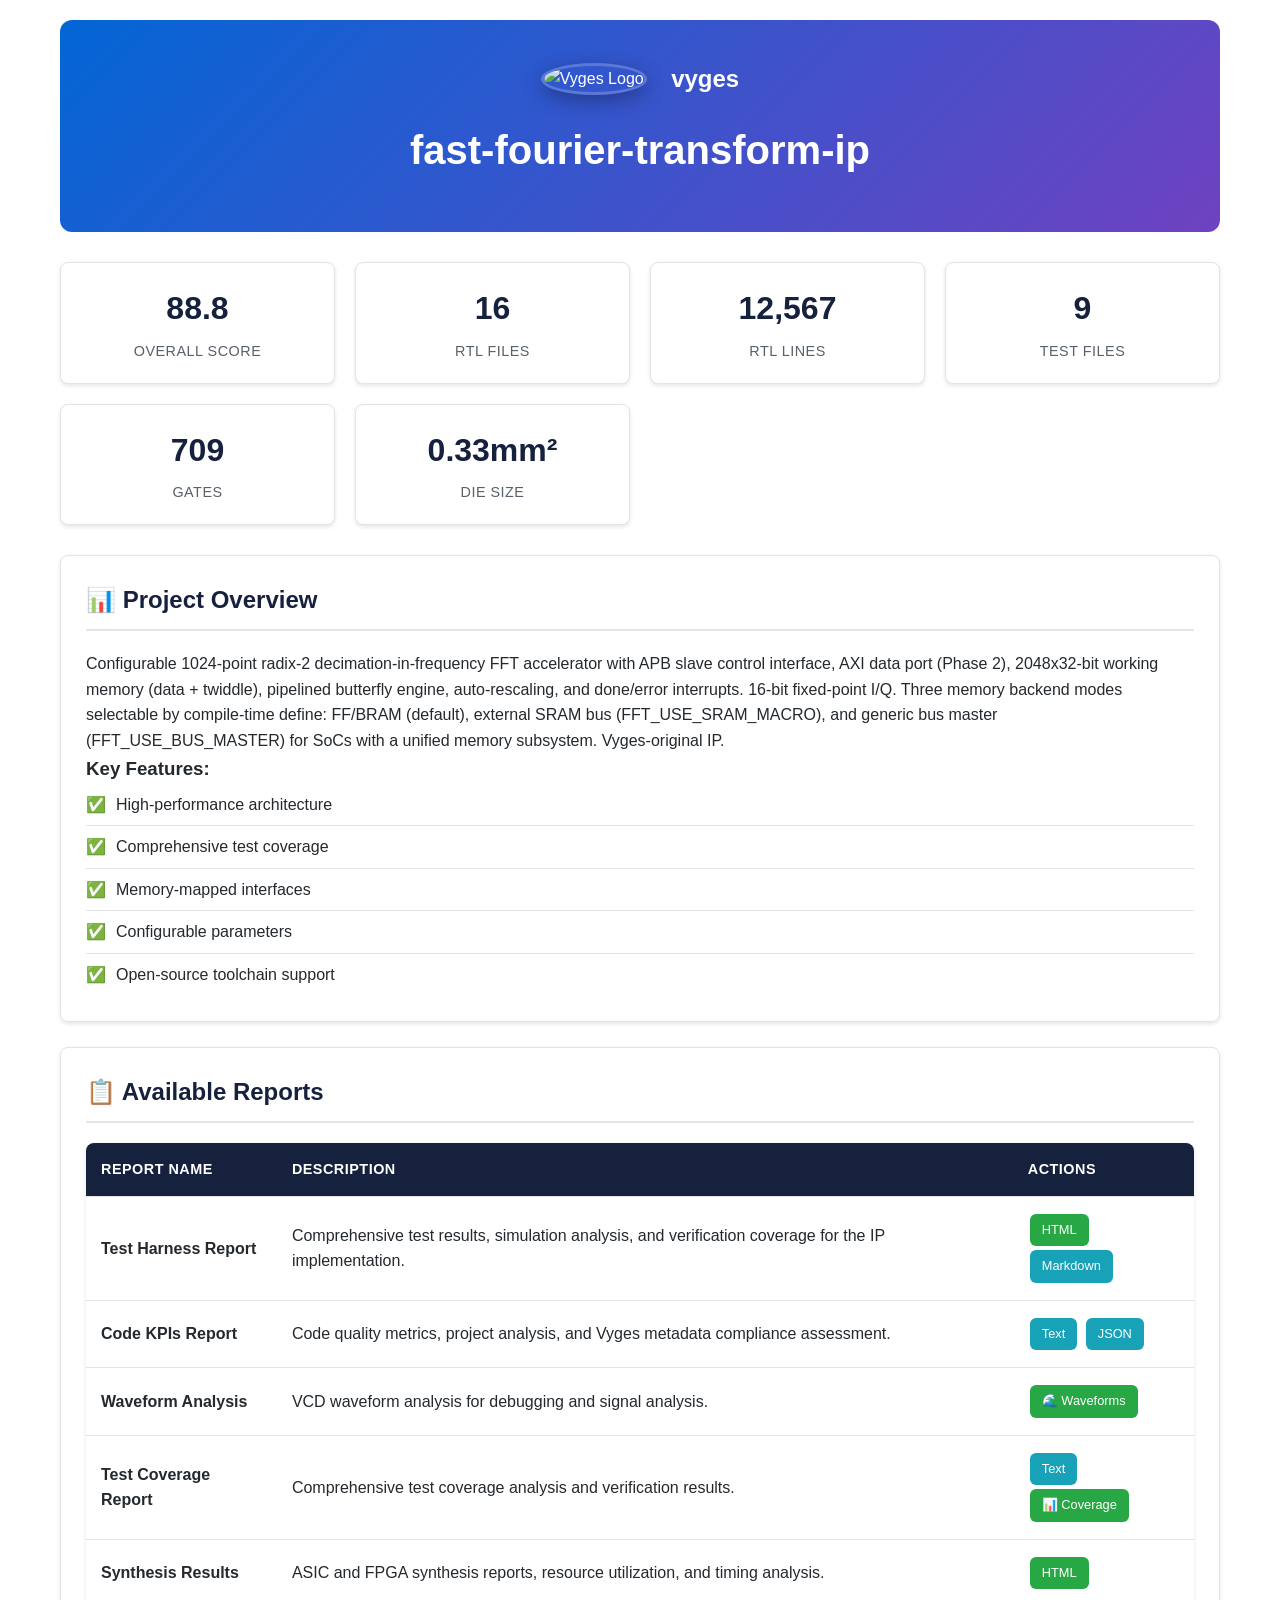
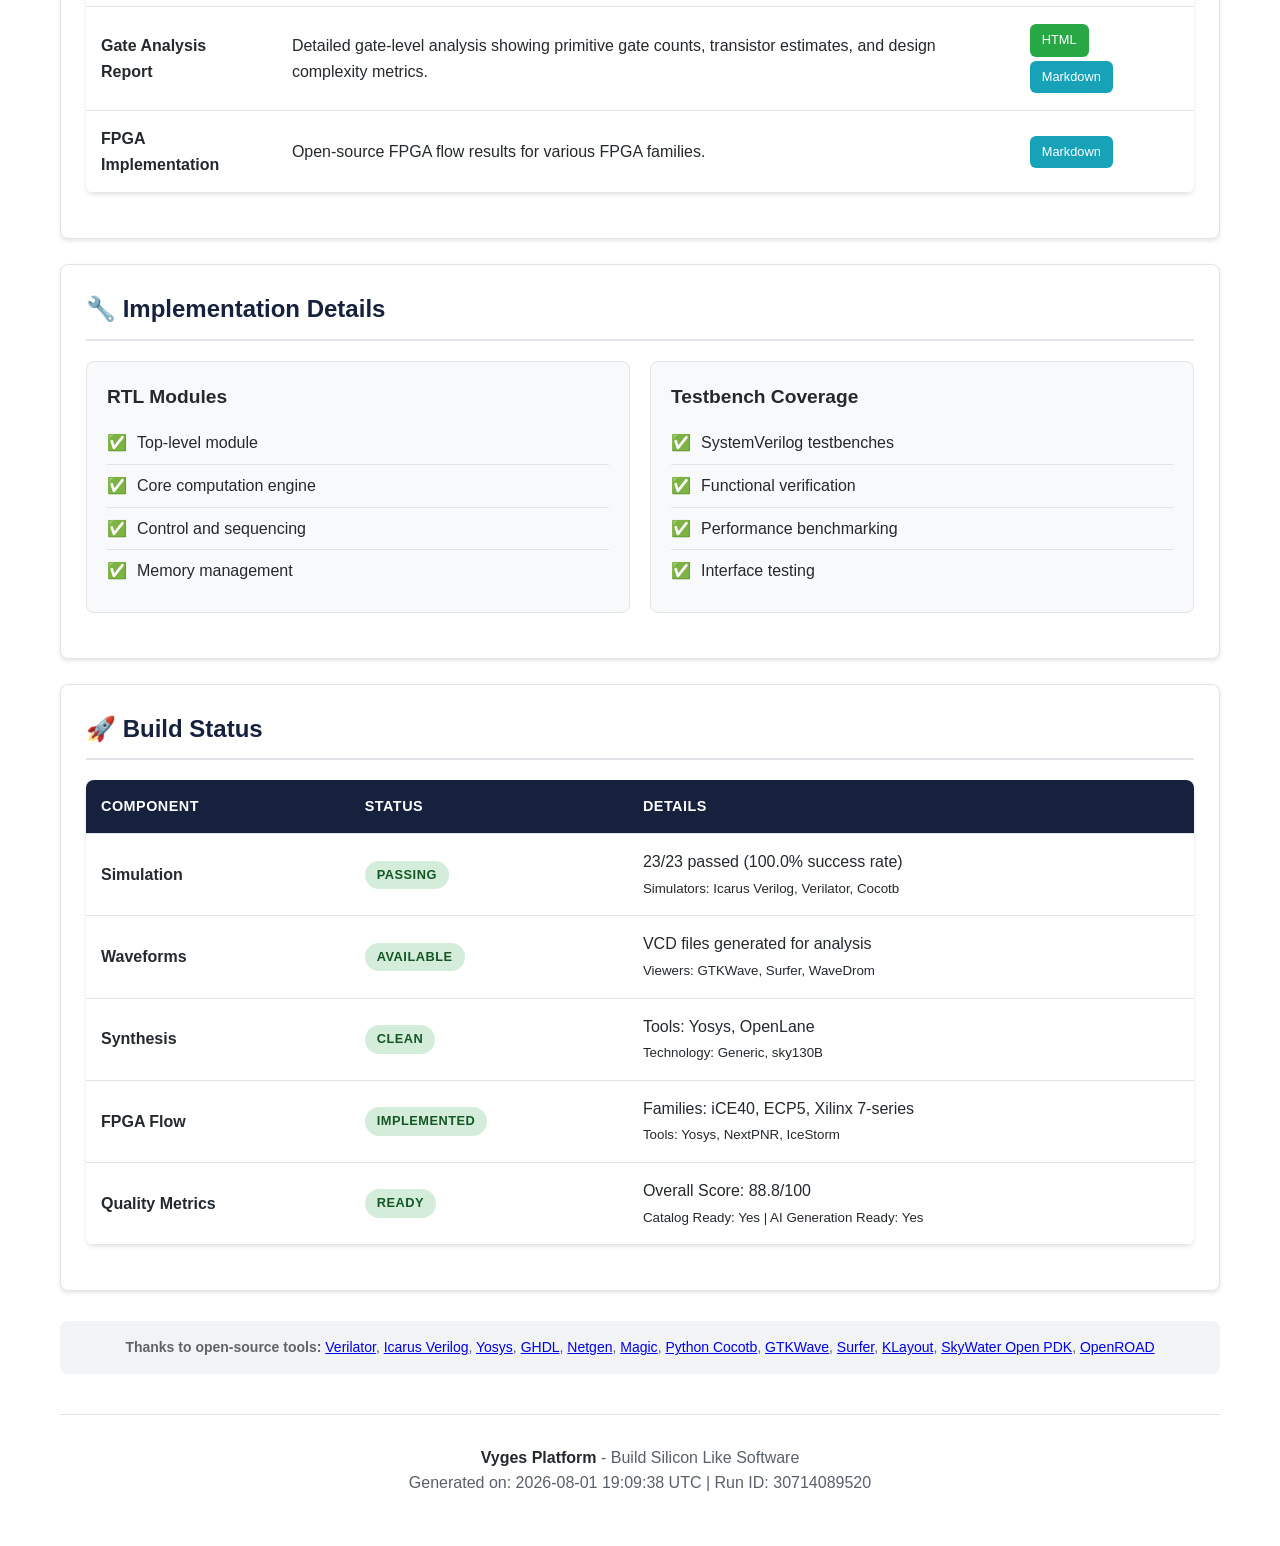
==== commit ed8195f6: "Update template reports - Sat Aug  1 19:09:40 UTC 2026" ====
--- a/index.html
+++ b/index.html
@@ -488,7 +488,7 @@
         </div>
         <div class="footer">
             <p><strong>Vyges Platform</strong> - Build Silicon Like Software</p>
-            <p>Generated on: 2026-08-01 19:01:05 UTC | Run ID: 30713779965</p>
+            <p>Generated on: 2026-08-01 19:09:38 UTC | Run ID: 30714089520</p>
         </div>
     </div>
 </body>
